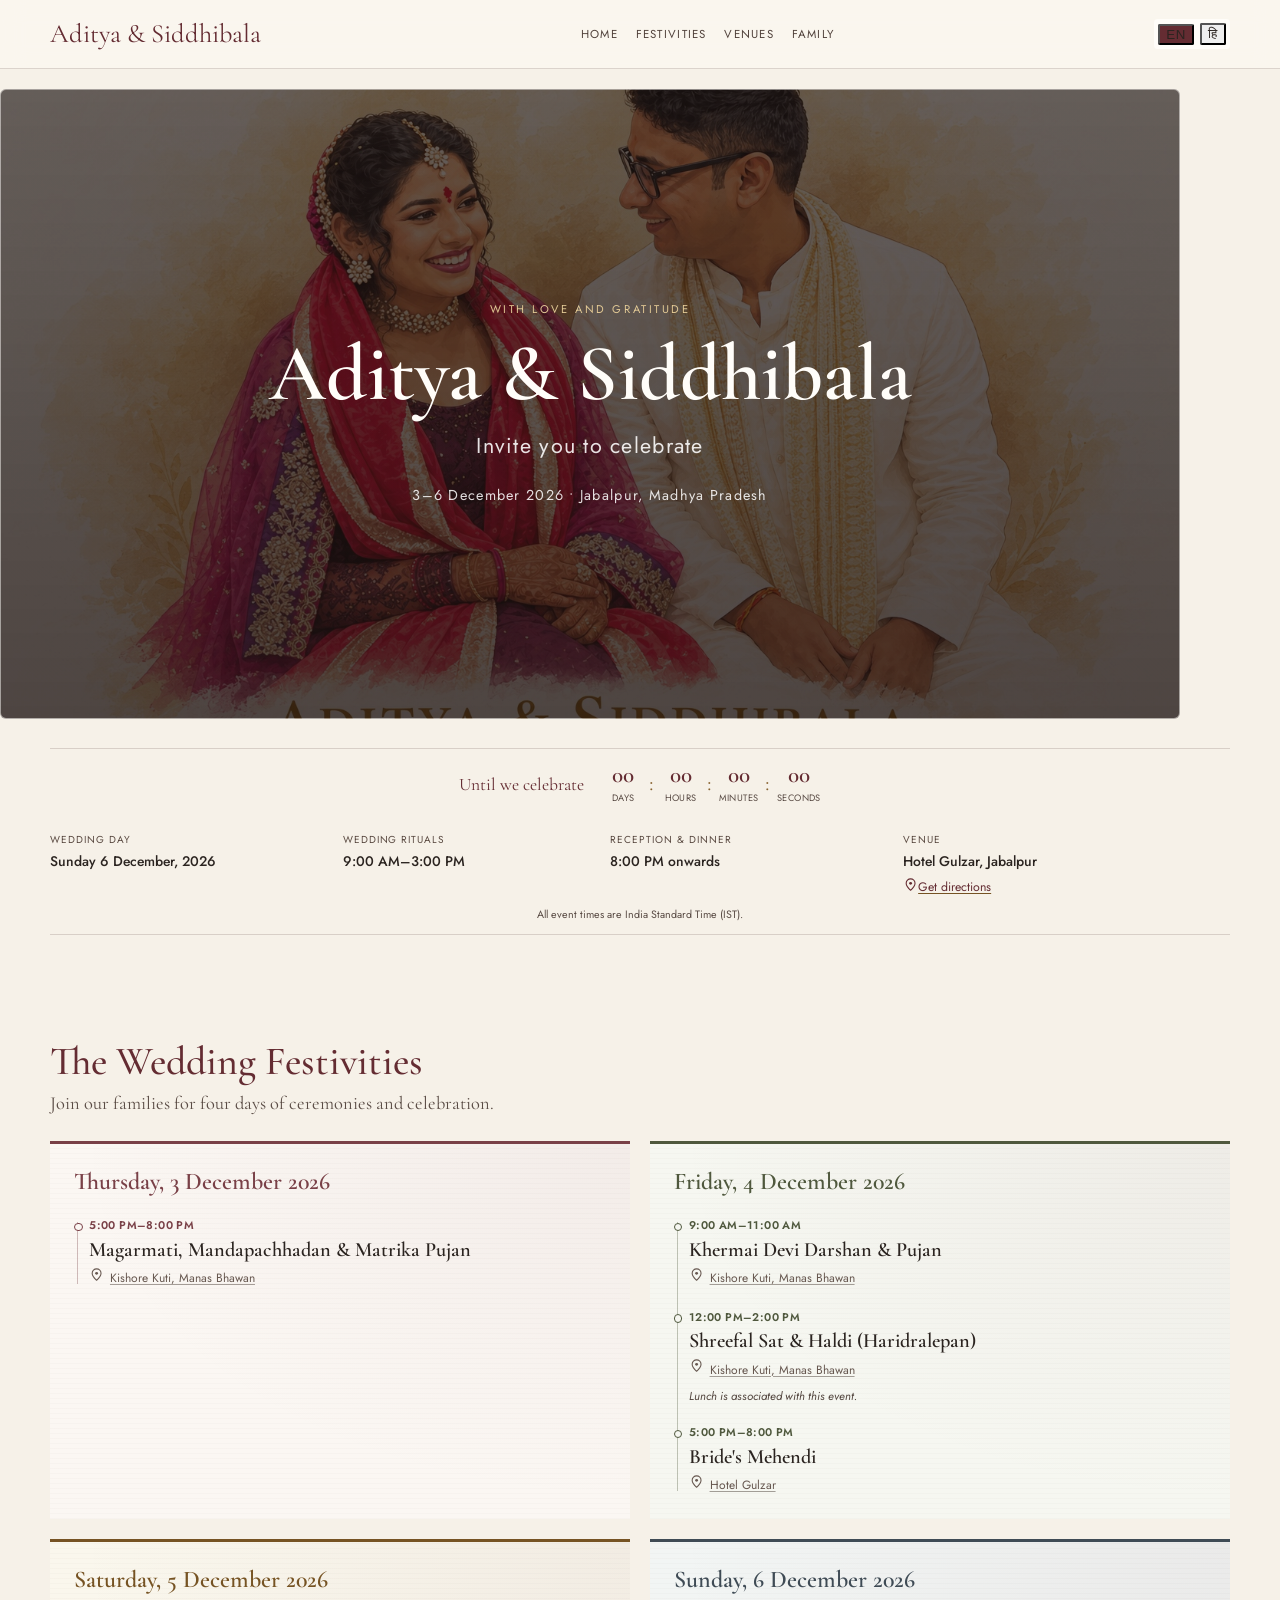
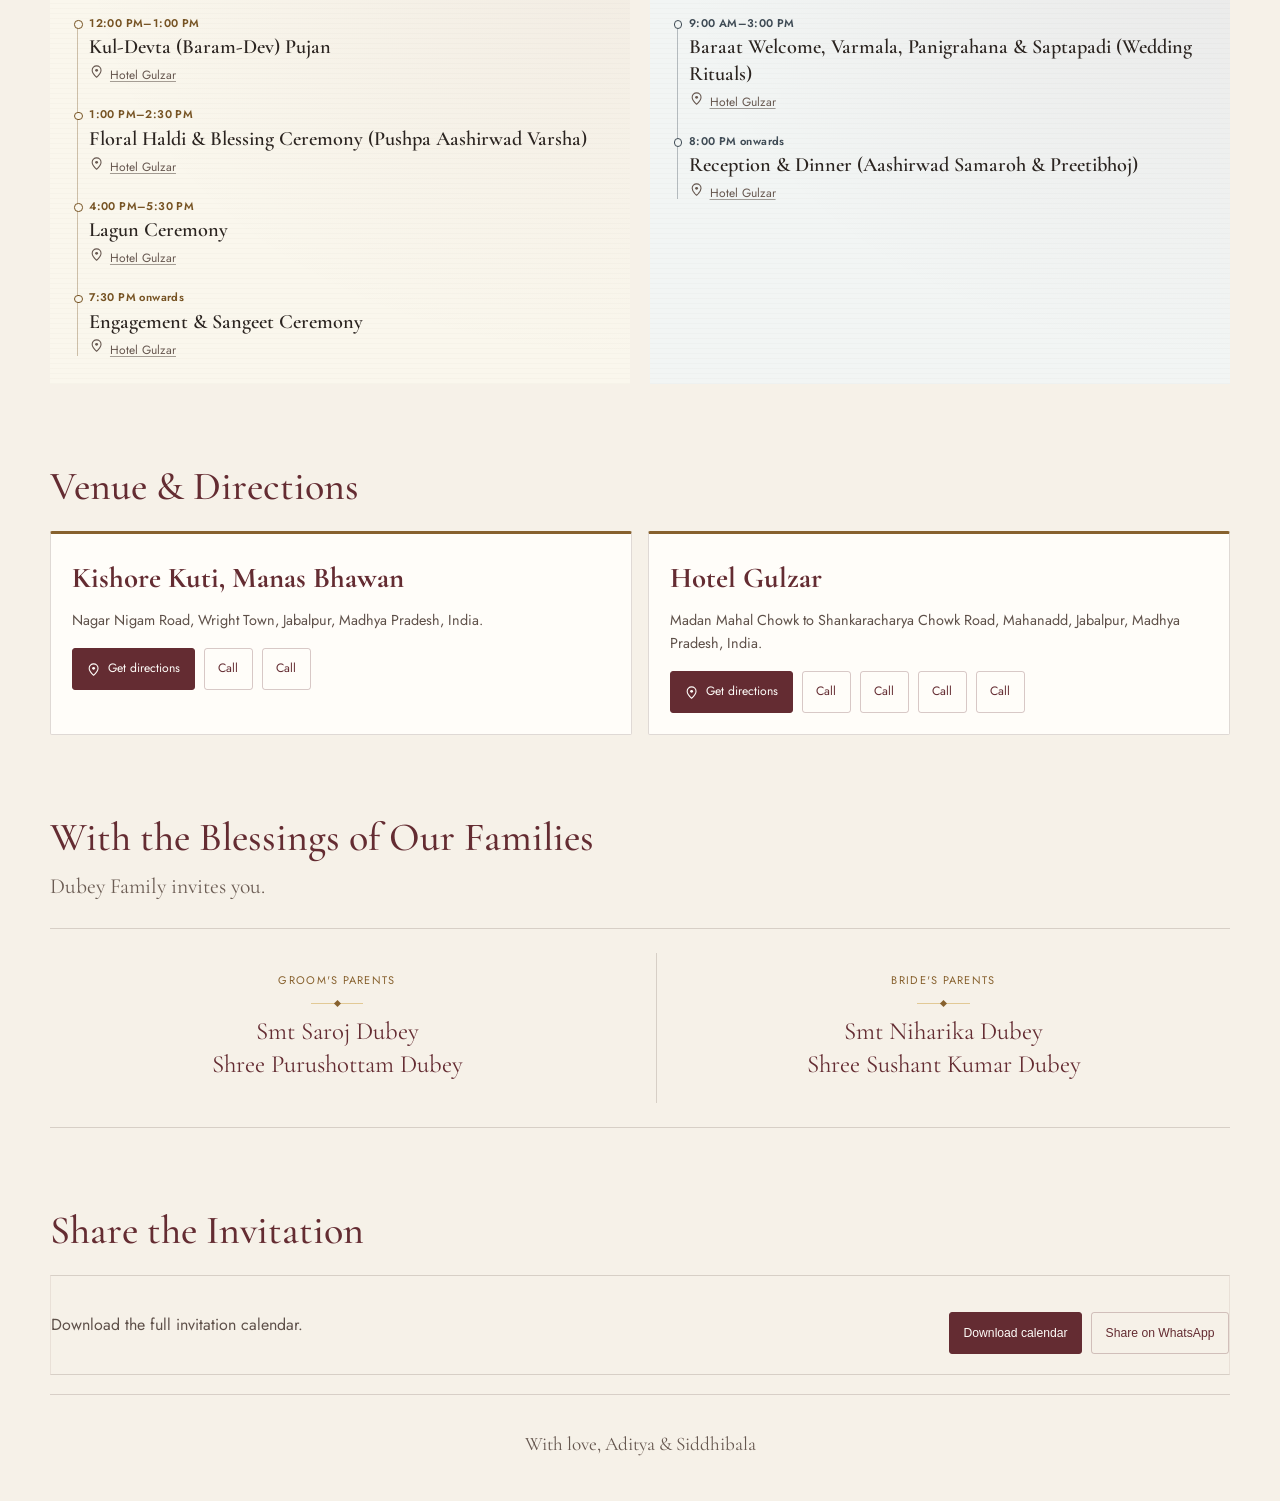
==== index.html @ 15d99279 "Refine wedding invitation landing page" ====
﻿<!doctype html>
<html lang="en">
  <head>
    <meta charset="UTF-8" />
    <meta name="viewport" content="width=device-width, initial-scale=1.0" />
    <title>Aditya & Siddhibala | Wedding Invitation</title>
    <meta name="description" content="Wedding invitation for Aditya & Siddhibala" />

    <meta property="og:title" content="Aditya & Siddhibala — Wedding Invitation" />
    <meta property="og:description" content="You are warmly invited to celebrate our wedding on 3–6 December 2026." />
    <meta property="og:image" content="https://adityadubey1313-oss.github.io/adisiddhi/preview.jpg" />
    <meta property="og:type" content="website" />
    <meta property="og:url" content="https://adityadubey1313-oss.github.io/adisiddhi/" />
    <meta name="twitter:card" content="summary_large_image" />
    <meta name="twitter:image" content="https://adityadubey1313-oss.github.io/adisiddhi/preview.jpg" />

    <link rel="preconnect" href="https://fonts.googleapis.com" />
    <link rel="preconnect" href="https://fonts.gstatic.com" crossorigin />
    <link href="https://fonts.googleapis.com/css2?family=Cormorant+Garamond:wght@400;500;600;700&family=Jost:wght@300;400;500;600;700&display=swap" rel="stylesheet" />
    <link rel="stylesheet" href="styles.css" />
  </head>
  <body>
    <div class="page-shell">
      <header class="site-header">
        <div class="nav-wrap">
          <div class="brand" aria-label="Aditya and Siddhibala">Aditya &amp; Siddhibala</div>

          <nav class="main-nav" aria-label="Main navigation">
            <a href="#home" data-copy="navHome">Home</a>
            <a href="#schedule" data-copy="navSchedule">Schedule</a>
            <a href="#venues" data-copy="navVenue">Venues</a>
            <a href="#family" data-copy="navFamily">Family</a>
          </nav>

          <div class="header-actions">
            <div class="lang-toggle" aria-label="Language selector">
              <button class="lang-btn active" type="button" data-lang="en" aria-pressed="true">EN</button>
              <button class="lang-btn" type="button" data-lang="hi" aria-pressed="false">हि</button>
            </div>
          </div>
        </div>
      </header>

      <main id="home">
        <section class="hero" aria-labelledby="introName">
          <div class="hero-shell">
            <div class="hero-artwork">
              <div class="content">
                <p class="intro-tag" id="introTag">With love and gratitude</p>
                <h1 class="hero-title" id="introName">Aditya &amp; Siddhibala</h1>
                <p class="hero-subtitle" id="introInvite">Invite you to celebrate</p>
                <div class="hero-date" id="introDate">3–6 December 2026 • Jabalpur, Madhya Pradesh</div>
              </div>
            </div>
          </div>
        </section>

        <section class="section invitation-details" id="heroSection" aria-label="Wedding countdown and details">
          <div class="wedding-panel">
            <div class="countdown-block">
              <p class="countdown-heading" id="countdownHeading">Until we celebrate</p>
              <div class="countdown-row" id="countdown" role="timer" aria-label="Countdown to the wedding">
                <div class="countdown-unit"><strong id="daysValue">00</strong><span id="daysLabel">Days</span></div>
                <span class="countdown-separator" aria-hidden="true">:</span>
                <div class="countdown-unit"><strong id="hoursValue">00</strong><span id="hoursLabel">Hours</span></div>
                <span class="countdown-separator" aria-hidden="true">:</span>
                <div class="countdown-unit"><strong id="minutesValue">00</strong><span id="minutesLabel">Minutes</span></div>
                <span class="countdown-separator" aria-hidden="true">:</span>
                <div class="countdown-unit"><strong id="secondsValue">00</strong><span id="secondsLabel">Seconds</span></div>
              </div>
            </div>
            <div class="wedding-details" aria-label="Wedding details">
              <div class="wedding-detail wedding-date-detail">
                <span class="detail-label" id="eventDateLabel">Wedding day</span>
                <strong id="weddingDateDetail"></strong>
              </div>
              <div class="wedding-detail">
                <span class="detail-label" id="ritualsLabel">Wedding rituals</span>
                <strong id="ritualsTimeDetail"></strong>
              </div>
              <div class="wedding-detail">
                <span class="detail-label" id="receptionLabel">Reception &amp; dinner</span>
                <strong id="receptionTimeDetail"></strong>
              </div>
              <div class="wedding-detail venue-detail">
                <span class="detail-label" id="venueLabel">Venue</span>
                <strong id="weddingVenueDetail"></strong>
                <a class="text-link directions-link" id="mainDirections" target="_blank" rel="noopener noreferrer">Get directions</a>
              </div>
            </div>
            <p class="timezone-note" id="timezoneNote">All event times are India Standard Time (IST).</p>
          </div>
        </section>

        <section class="section" id="schedule">
          <div class="section-heading-group">
            <h2 class="section-heading" id="scheduleTitle">The Wedding Festivities</h2>
            <p class="section-intro" id="scheduleIntro">Join our families for four days of ceremonies and celebration.</p>
          </div>
          <div class="schedule-list" id="scheduleList"></div>
        </section>

        <section class="section" id="venues">
          <h2 class="section-heading" id="venueTitle">Venue &amp; Directions</h2>
          <div class="venue-grid" id="venueGrid"></div>
        </section>

        <section class="section" id="family">
          <h2 class="section-heading" id="familyTitle">Family</h2>
          <p class="family-invitation" id="familyLine">Dubey Family invites you.</p>
          <div class="family-grid" id="familyGrid"></div>
        </section>

        <section class="section" id="share">
          <h2 class="section-heading" id="shareTitle">Share the Invitation</h2>
          <div class="share-wrap">
            <p id="downloadCalendarCaption">Download the complete invitation calendar and share the celebration with your loved ones.</p>
            <div class="venue-links">
              <button class="button-link" id="downloadCalendar" type="button">Download calendar</button>
              <button class="button-link button-link-light" id="whatsappShare" type="button">Share on WhatsApp</button>
            </div>
          </div>
        </section>
      </main>

      <footer class="site-footer">
        <p id="footerText">With love, Aditya &amp; Siddhibala</p>
      </footer>
    </div>

    <script src="invitation-data.js"></script>
    <script src="app.js"></script>
  </body>
</html>
---- styles.css ----
:root {
  --bg: #f8f2eb;
  --bg-deep: #f0e3d8;
  --card: rgba(255, 255, 255, 0.52);
  --card-strong: rgba(255, 255, 255, 0.7);
  --ink: #2a1915;
  --maroon: #5b1c20;
  --maroon-soft: #7e4142;
  --rose: #c27a78;
  --gold: #765323;
  --gold-soft: #f2d39a;
  --pearl: #fdf9f5;
  --shadow: rgba(74, 38, 28, 0.12);
  --line: rgba(53, 31, 25, 0.12);
  --success: #2f6a5a;
  --radius: 28px;
}

* {
  box-sizing: border-box;
}

html {
  scroll-behavior: smooth;
}

body {
  margin: 0;
  font-family: 'Jost', 'Segoe UI', sans-serif;
  background:
    radial-gradient(circle at top, rgba(255,255,255,0.72), rgba(245,236,227,0.7) 32%, rgba(241,227,214,0.86) 100%),
    var(--bg);
  color: var(--ink);
  line-height: 1.6;
}

img {
  display: block;
  max-width: 100%;
}

a {
  color: inherit;
  text-decoration: none;
}
  --gold: #765323;
button {
  font: inherit;
}

:focus-visible {
  outline: 3px solid rgba(121, 82, 37, 0.6);
  outline-offset: 3px;
}

.sr-only {
  position: absolute;
  width: 1px;
  height: 1px;
  min-height: min(70svh, 700px);
  margin: -1px;
  overflow: hidden;
  background: linear-gradient(180deg, rgba(28, 18, 17, 0.4), rgba(28, 18, 17, 0.72)), url('preview.jpg') center 44% / cover no-repeat;
  white-space: nowrap;
  border: 0;
}

.page-shell {
  position: relative;
  overflow: hidden;
}

.page-shell::before,
.page-shell::after {
  content: '';
  position: fixed;
  width: 22rem;
  height: 22rem;
  border-radius: 50%;
  background: rgba(214, 176, 117, 0.08);
  pointer-events: none;
  filter: blur(12px);
  z-index: 0;
}

.page-shell::before {
  left: -6rem;
  top: 1rem;
}

.page-shell::after {
  right: -5rem;
  bottom: 8rem;
}

.site-header {
  position: sticky;
  top: 0;
  z-index: 30;
  backdrop-filter: blur(16px);
  background: rgba(247, 238, 230, 0.68);
  border-bottom: 1px solid rgba(77, 41, 35, 0.08);
}

.nav-wrap {
  width: min(1180px, calc(100% - 1.5rem));
  margin: 0 auto;
  display: flex;
  align-items: center;
  justify-content: space-between;
  min-height: 72px;
  gap: 1rem;
}

.brand {
  display: flex;
  align-items: center;
  gap: 0.8rem;
  font-family: 'Cormorant Garamond', serif;
  font-size: clamp(1.5rem, 2vw, 2.1rem);
  letter-spacing: 0.04em;
  color: var(--maroon);
}

.brand-mark {
  width: 2.35rem;
  height: 2.35rem;
  border-radius: 50%;
  display: grid;
  place-items: center;
  background: linear-gradient(135deg, rgba(215,167,110,0.18), rgba(91,28,32,0.15));
  border: 1px solid rgba(91,28,32,0.14);
  color: var(--gold);
}

.main-nav {
  display: flex;
  align-items: center;
  gap: 1.2rem;
  flex-wrap: wrap;
}

.main-nav a {
  font-size: 0.78rem;
  letter-spacing: 0.1rem;
  text-transform: uppercase;
  color: rgba(42,25,21,0.75);
  transition: color 0.2s ease;
}

.main-nav a:hover,
  color: #59443c;
  color: var(--maroon);
  font-size: 1.1rem;

.header-actions {
  display: flex;
  align-items: center;
  gap: 0.8rem;
}

.lang-toggle {
  display: inline-flex;
  align-items: center;
  gap: 0.4rem;
  font-size: 1.45rem;
  background: rgba(255,255,255,0.38);
  border-radius: 20px;
  padding: 0.25rem;
}

  color: #594b44;
  font-size: 0.58rem;
  letter-spacing: 0.025rem;
  padding: 0.55rem 0.8rem;
  border-radius: 999px;
  font-size: 0.75rem;
  letter-spacing: 0.12rem;
  text-transform: uppercase;
  gap: 1.2rem;
  color: rgba(42,25,21,0.72);
}

.lang-btn.active {
  line-height: 1.3;
  color: var(--pearl);
  box-shadow: 0 10px 18px rgba(91,28,32,0.15);
}

.hero {
  position: relative;
  padding: 3.5rem 0 2rem;
  z-index: 1;
}

.hero-shell {
  width: min(1180px, calc(100% - 1.5rem));
  color: #51443d;
  display: grid;
  gap: 2rem;
}

.hero-card {
  position: relative;
  overflow: hidden;
  border-radius: 32px;
  background: linear-gradient(135deg, rgba(255,255,255,0.3), rgba(255,255,255,0.1));
  border: 1px solid rgba(90, 34, 28, 0.08);
  box-shadow: 0 35px 80px var(--shadow);
  padding: clamp(1rem, 2vw, 1.4rem);
}

.hero-artwork {
  min-height: min(70svh, 700px);
  display: grid;
  place-items: center;
  background: linear-gradient(180deg, rgba(28, 18, 17, 0.68), rgba(28, 18, 17, 0.78)), url('preview.jpg') center 44% / cover no-repeat;
  text-align: center;
  color: var(--pearl);
  position: relative;
  border-radius: var(--radius);
  overflow: hidden;
}

.hero-artwork .content {
  position: relative;
  z-index: 1;
  padding: 2rem 1.25rem;
  max-width: 720px;
}

.intro-tag {
  margin: 0 0 1rem;
  font-size: 0.78rem;
  letter-spacing: 0.35rem;
  text-transform: uppercase;
  color: var(--gold-soft);
}

.hero-title {
  margin: 0;
  font-family: 'Cormorant Garamond', serif;
  font-size: clamp(3.2rem, 8vw, 8rem);
  line-height: 0.86;
  letter-spacing: 0.04em;
  font-weight: 600;
}

.hero-subtitle {
  margin: 1rem 0 0;
  font-size: clamp(1rem, 2vw, 1.35rem);
  letter-spacing: 0.22rem;
  text-transform: uppercase;
  color: rgba(255,255,255,0.88);
}

.hero-date {
  margin-top: 1.25rem;
  font-size: 0.9rem;
  letter-spacing: 0.24rem;
  text-transform: uppercase;
  color: rgba(255,255,255,0.86);
}

.section {
  width: min(1180px, calc(100% - 1.5rem));
  margin: 0 auto;
  padding: 1rem 0 4rem;
  position: relative;
  z-index: 1;
}

.panel {
  background: rgba(255,255,255,0.36);
  border: 1px solid rgba(91, 28, 32, 0.08);
  border-radius: var(--radius);
  box-shadow: 0 22px 60px rgba(31, 18, 17, 0.07);
}

.hero-summary {
  padding: clamp(1.6rem, 4vw, 2.4rem);
  text-align: center;
}

.eyebrow {
  margin: 0;
  color: var(--maroon);
  font-size: 0.78rem;
  letter-spacing: 0.28rem;
  text-transform: uppercase;
}

.names-shell {
  margin-top: 0.8rem;
  font-family: 'Cormorant Garamond', serif;
  font-size: clamp(2.8rem, 6vw, 5.6rem);
  line-height: 0.88;
  letter-spacing: 0.05em;
  color: var(--maroon);
}

.date-line {
  margin-top: 0.9rem;
  display: flex;
  justify-content: center;
  flex-wrap: wrap;
  gap: 0.8rem;
  font-size: 0.85rem;
  letter-spacing: 0.18rem;
  text-transform: uppercase;
  color: rgba(42,25,21,0.72);
}

.section-heading {
  margin: 0 0 1.2rem;
  font-family: 'Cormorant Garamond', serif;
  color: var(--maroon);
  font-size: clamp(2.4rem, 5vw, 4rem);
  line-height: 1;
}

.schedule-list {
  display: grid;
  gap: 1rem;
}

.venue-grid {
  display: grid;
  grid-template-columns: repeat(2, minmax(0, 1fr));
  gap: 1rem;
}

.venue-card {
  padding: 1.3rem 1.2rem;
  border-radius: 24px;
  background: rgba(255,255,255,0.4);
  border: 1px solid rgba(91,28,32,0.08);
}

.venue-card h3 {
  margin: 0 0 0.75rem;
  font-family: 'Cormorant Garamond', serif;
  font-size: clamp(2rem, 3vw, 2.7rem);
  color: var(--maroon);
}

.venue-card p {
  margin: 0.5rem 0;
  color: rgba(42,25,21,0.78);
}

.venue-links {
  display: flex;
  flex-wrap: wrap;
  gap: 0.8rem;
  margin-top: 1rem;
}

.family-grid {
  display: grid;
  grid-template-columns: repeat(2, minmax(0, 1fr));
  gap: 1rem;
}

.share-wrap {
  display: flex;
  justify-content: space-between;
  align-items: center;
  gap: 1rem;
  flex-wrap: wrap;
  padding: 1.3rem 1.2rem;
  border-radius: 24px;
  background: linear-gradient(135deg, rgba(91,28,32,0.1), rgba(218,178,117,0.14));
  border: 1px solid rgba(91,28,32,0.08);
}

.site-footer {
  width: min(1180px, calc(100% - 1.5rem));
  margin: 0 auto 2rem;
  padding: 1.2rem 0 3rem;
  text-align: center;
  color: rgba(42,25,21,0.68);
}

@media (prefers-reduced-motion: reduce) {
  html {
    scroll-behavior: auto;
  }

  *, *::before, *::after {
    animation-duration: 0.01ms !important;
    animation-iteration-count: 1 !important;
    transition-duration: 0.01ms !important;
  }
}

:root {
  --bg: #f6f1e8;
  --bg-deep: #eee2d5;
  --card: #fffdf9;
  --card-strong: #ffffff;
  --ink: #2b2420;
  --maroon: #642c32;
  --maroon-soft: #855457;
  --rose: #bd7773;
  --gold: #87612e;
  --gold-soft: #e2c995;
  --pearl: #fffdf9;
  --shadow: rgba(55, 34, 27, 0.09);
  --line: rgba(55, 34, 27, 0.16);
  --radius: 6px;
}

body {
  background: var(--bg);
  color: var(--ink);
  font-family: 'Jost', 'Segoe UI', sans-serif;
}

.page-shell::before,
.page-shell::after {
  content: none;
}

.site-header {
  background: rgba(250, 246, 239, 0.96);
  border-bottom-color: var(--line);
  backdrop-filter: blur(12px);
}

.nav-wrap {
  min-height: 68px;
  width: min(1180px, calc(100% - 3rem));
}

.brand {
  color: var(--maroon);
  font-size: 1.65rem;
  letter-spacing: 0;
  white-space: nowrap;
}

.main-nav {
  gap: 1.1rem;
}

.main-nav a {
  color: #51423b;
  font-size: 0.72rem;
  letter-spacing: 0.08rem;
}

.lang-toggle {
  border-color: rgba(100, 44, 50, 0.2);
  border-radius: 4px;
  background: #fffdf9;
}

.lang-btn {
  border-radius: 2px;
  color: var(--ink);
  letter-spacing: 0.04rem;
}

.lang-btn.active {
  background: var(--maroon);
  box-shadow: none;
}

.hero {
  padding: 1.25rem 0 1rem;
}

.hero-shell,
.section,
.site-footer {
  width: min(1180px, calc(100% - 3rem));
}

.hero-card {
  padding: 0;
  border: 0;
  border-radius: var(--radius);
  background: transparent;
  box-shadow: none;
}

.hero-artwork {
  min-height: min(70svh, 700px);
  border: 1px solid rgba(255, 253, 249, 0.5);
  background-position: center 44%;
  color: var(--pearl);
}

.hero-artwork .content {
  max-width: 780px;
  padding: 2rem 1.5rem;
}

.intro-tag,
.eyebrow {
  color: var(--gold-soft);
  font-size: 0.7rem;
  letter-spacing: 0.16rem;
}

.hero-title {
  font-size: 5rem;
  letter-spacing: 0;
  line-height: 0.98;
}

.hero-subtitle,
.hero-date {
  letter-spacing: 0.08rem;
  text-transform: none;
}

.hero-date {
  font-size: 0.9rem;
}

.invitation-details {
  padding-top: 0.8rem;
  padding-bottom: 2.7rem;
  scroll-margin-top: 5rem;
}

.wedding-panel {
  padding: 0.7rem 0;
  border: 0;
  border-top: 1px solid var(--line);
  border-bottom: 1px solid var(--line);
  border-radius: 0;
  background: transparent;
  box-shadow: none;
}

.countdown-block {
  display: flex;
  align-items: center;
  justify-content: center;
  gap: 1.2rem;
  padding: 0.25rem 0 0.65rem;
}

.countdown-heading {
  margin: 0;
  color: var(--maroon);
  font-family: 'Cormorant Garamond', Georgia, serif;
  font-size: 1.1rem;
}

.countdown-row {
  display: flex;
  align-items: center;
  justify-content: center;
  gap: 0.42rem;
  font-variant-numeric: tabular-nums;
}

.countdown-unit {
  min-width: 2.45rem;
  text-align: center;
}

.countdown-unit strong {
  display: block;
  color: var(--maroon);
  font-family: 'Cormorant Garamond', Georgia, serif;
  font-size: 1.42rem;
  font-weight: 600;
  line-height: 1;
}

.countdown-unit span {
  display: block;
  margin-top: 0.28rem;
  color: #594b44;
  font-size: 0.58rem;
  letter-spacing: 0.025rem;
  text-transform: uppercase;
}

.countdown-separator {
  align-self: flex-start;
  padding-top: 0.05rem;
  color: var(--gold);
  font-family: 'Cormorant Garamond', Georgia, serif;
  font-size: 1.4rem;
}

.wedding-details {
  display: grid;
  grid-template-columns: 1.1fr 1fr 1.1fr 1.3fr;
  gap: 1rem;
  padding-top: 1rem;
}

.wedding-detail {
  display: flex;
  flex-direction: column;
  align-items: flex-start;
  gap: 0.2rem;
  min-width: 0;
}

.detail-label {
  color: #594940;
  font-size: 0.63rem;
  letter-spacing: 0.06rem;
  text-transform: uppercase;
}

.wedding-detail strong {
  color: var(--ink);
  font-size: 0.87rem;
  font-weight: 500;
  line-height: 1.35;
}

.timezone-note {
  margin: 0.55rem 0 0;
  color: #594b44;
  font-size: 0.67rem;
  text-align: center;
}

.text-link {
  margin-top: 0.18rem;
  color: var(--maroon);
  font-size: 0.77rem;
  text-decoration: underline;
  text-decoration-color: #765323;
  text-underline-offset: 3px;
}

.section-heading {
  margin: 0 0 0.65rem;
  color: var(--maroon);
  font-size: 2.5rem;
  font-weight: 500;
  line-height: 1.12;
  letter-spacing: 0;
}

.section-heading-group {
  margin-bottom: 1.8rem;
}

.section-heading-group .section-heading {
  margin-bottom: 0.35rem;
}

.section-intro {
  margin: 0;
  color: #594b44;
  font-family: 'Cormorant Garamond', Georgia, serif;
  font-size: 1.15rem;
}

#schedule,
#venues,
#family,
#share {
  padding-top: 3.8rem;
  padding-bottom: 1.2rem;
  scroll-margin-top: 4rem;
}

#schedule > .section-heading,
#schedule > .section-heading-group,
#venues > .section-heading,
#family > .section-heading,
#share > .section-heading {
  margin-bottom: 1.4rem;
}

.schedule-list {
  display: grid;
  grid-template-columns: repeat(2, minmax(0, 1fr));
  gap: 1.2rem;
}

.schedule-day {
  --day-ink: #794047;
  --day-wash: #fbf7f3;
  min-width: 0;
  padding: 1.45rem 1.5rem 1.35rem;
  border-top: 3px solid var(--day-ink);
  background-color: var(--day-wash);
  background-image:
    repeating-linear-gradient(0deg, rgba(65, 47, 36, 0.018) 0 1px, transparent 1px 5px),
    radial-gradient(ellipse at 100% 0, rgba(100, 44, 50, 0.055), transparent 68%);
  animation: arrive 0.5s ease both;
}

.schedule-day:nth-child(2) {
  --day-ink: #4f583d;
  --day-wash: #f6f7f1;
  animation-delay: 70ms;
}

.schedule-day:nth-child(3) {
  --day-ink: #765323;
  --day-wash: #faf7ed;
  animation-delay: 140ms;
}

.schedule-day:nth-child(4) {
  --day-ink: #3f4b55;
  --day-wash: #f2f5f4;
  animation-delay: 210ms;
}

.schedule-day-heading {
  margin: 0 0 1.25rem;
  color: var(--day-ink);
  font-family: 'Cormorant Garamond', Georgia, serif;
  font-size: 1.5rem;
  font-weight: 600;
  line-height: 1.25;
}

.event-timeline {
  position: relative;
  display: grid;
  gap: 1.2rem;
  margin: 0.18rem 0 0.08rem;
  padding: 0 0 0 0.95rem;
  list-style: none;
}

.event-timeline::before {
  position: absolute;
  top: 0.3rem;
  bottom: 0.35rem;
  left: 0.2rem;
  width: 1px;
  background: color-mix(in srgb, var(--day-ink) 34%, transparent);
  content: '';
}

.event-item {
  position: relative;
  min-width: 0;
}

.event-item::before {
  position: absolute;
  top: 0.35rem;
  left: -0.94rem;
  width: 0.4rem;
  height: 0.4rem;
  border: 1px solid var(--day-ink);
  border-radius: 50%;
  background: var(--day-wash);
  content: '';
}

.event-time {
  margin: 0 0 0.1rem;
  color: var(--day-ink);
  font-size: 0.7rem;
  font-weight: 600;
  letter-spacing: 0.025rem;
}

.event-item h4 {
  margin: 0;
  color: var(--ink);
  font-family: 'Cormorant Garamond', Georgia, serif;
  font-size: 1.27rem;
  font-weight: 600;
  line-height: 1.3;
}

.event-venue {
  display: inline-flex;
  align-items: baseline;
  gap: 0.35rem;
  max-width: 100%;
  margin-top: 0.22rem;
  color: #66574f;
  font-size: 0.75rem;
  text-decoration: underline;
  text-decoration-color: rgba(81, 68, 61, 0.5);
  text-underline-offset: 2px;
}

.event-note {
  margin: 0.35rem 0 0;
  color: #51443d;
  font-size: 0.72rem;
  font-style: italic;
}

.venue-grid {
  gap: 1rem;
}

.venue-card {
  padding: 1.3rem;
  border: 1px solid var(--line);
  border-top: 3px solid var(--gold);
  border-radius: 2px;
  background: var(--card);
}

.venue-card h3 {
  margin-bottom: 0.45rem;
  color: var(--maroon);
  font-size: 1.8rem;
}

.venue-card p {
  color: #5e5049;
  font-size: 0.9rem;
}

.venue-links {
  gap: 0.55rem;
}

.button-link {
  display: inline-flex;
  min-height: 42px;
  align-items: center;
  justify-content: center;
  padding: 0.6rem 0.85rem;
  border: 1px solid var(--maroon);
  border-radius: 3px;
  background: var(--maroon);
  color: var(--pearl);
  font-size: 0.76rem;
  cursor: pointer;
  text-align: center;
  text-decoration: none;
}

.button-link-light {
  border-color: rgba(100, 44, 50, 0.25);
  background: transparent;
  color: var(--maroon);
}

.directions-link {
  gap: 0.42rem;
  white-space: nowrap;
}

.directions-icon {
  width: 0.95rem;
  height: 0.95rem;
  flex: 0 0 auto;
  fill: none;
  stroke: currentColor;
  stroke-linecap: round;
  stroke-linejoin: round;
  stroke-width: 1.7;
  vertical-align: -0.12em;
}

.directions-icon circle {
  fill: currentColor;
  stroke: none;
}

a:hover {
  color: #4d2027;
  text-decoration-color: currentColor;
}

.button-link:hover {
  border-color: #4d2027;
  background: #4d2027;
  color: var(--pearl);
}

.button-link-light:hover {
  background: #4d2027;
  color: var(--pearl);
}

:focus-visible {
  outline: 3px solid #765323;
  outline-offset: 3px;
}

.family-invitation {
  margin: -0.8rem 0 1.5rem;
  color: #6b5c53;
  font-family: 'Cormorant Garamond', Georgia, serif;
  font-size: 1.35rem;
}

.family-grid {
  gap: 2rem;
  padding: 1.5rem 0;
  border-top: 1px solid var(--line);
  border-bottom: 1px solid var(--line);
}

.family-group {
  position: relative;
  display: flex;
  min-height: 150px;
  flex-direction: column;
  align-items: center;
  justify-content: center;
  padding: 1rem;
  text-align: center;
}

.family-group + .family-group {
  border-left: 1px solid var(--line);
}

.family-role {
  margin: 0;
  color: var(--gold);
  font-size: 0.69rem;
  letter-spacing: 0.08rem;
  text-transform: uppercase;
}

.family-divider {
  position: relative;
  display: block;
  width: 3.3rem;
  height: 1px;
  margin: 0.8rem 0 0.55rem;
  background: var(--gold-soft);
}

.family-divider::after {
  position: absolute;
  top: -2px;
  left: calc(50% - 2px);
  width: 5px;
  height: 5px;
  transform: rotate(45deg);
  background: var(--gold);
  content: '';
}

.family-names p {
  margin: 0.18rem 0;
  color: var(--maroon);
  font-family: 'Cormorant Garamond', Georgia, serif;
  font-size: 1.55rem;
  line-height: 1.25;
}

.share-wrap {
  padding: 1.25rem 0;
  border-top: 1px solid var(--line);
  border-bottom: 1px solid var(--line);
  border-radius: 0;
  background: transparent;
}

.share-wrap > p {
  max-width: 38rem;
  margin: 0;
  color: #5e5049;
}

.site-footer {
  margin-bottom: 0;
  padding: 2.1rem 0 2.6rem;
  border-top: 1px solid var(--line);
  color: #66574f;
  font-family: 'Cormorant Garamond', Georgia, serif;
  font-size: 1.2rem;
}

.site-footer p {
  margin: 0;
}

@keyframes arrive {
  from { opacity: 0; transform: translateY(8px); }
  to { opacity: 1; transform: translateY(0); }
}

@media (max-width: 760px) {
  .nav-wrap {
    width: calc(100% - 1.5rem);
    min-height: 0;
    flex-wrap: wrap;
    padding: 0.55rem 0 0.35rem;
  }

  .brand {
    font-size: 1.4rem;
  }

  .header-actions {
    margin-left: auto;
  }

  .main-nav {
    display: flex;
    order: 3;
    flex-basis: 100%;
    justify-content: center;
    gap: 0.9rem;
    padding: 0.35rem 0 0.15rem;
  }

  .main-nav a {
    font-size: 0.61rem;
    letter-spacing: 0.035rem;
  }

  .hero,
  .hero-shell {
    width: 100%;
  }

  .hero {
    padding: 0.5rem 0 0;
  }

  .hero-artwork {
    min-height: 64svh;
    border-right: 0;
    border-left: 0;
    border-radius: 0;
    background-position: center 40%;
  }

  .hero-title {
    font-size: 3.2rem;
  }

  .hero-date {
    font-size: 0.78rem;
    line-height: 1.5;
  }

  .section,
  .site-footer {
    width: calc(100% - 1.5rem);
  }

  .invitation-details {
    padding-top: 1.5rem;
    padding-bottom: 2.7rem;
  }

  .wedding-panel {
    padding: 0.55rem 0;
  }

  .countdown-block {
    align-items: center;
    flex-direction: column;
    gap: 0.25rem;
  }

  .countdown-heading {
    font-size: 1rem;
  }

  .countdown-row {
    width: 100%;
    justify-content: space-between;
    gap: 0.15rem;
  }

  .countdown-unit {
    min-width: 2.25rem;
  }

  .countdown-unit strong {
    font-size: 1.3rem;
  }

  .countdown-unit span {
    font-size: 0.55rem;
    letter-spacing: 0.015rem;
  }

  .countdown-separator {
    font-size: 1.1rem;
  }

  .wedding-details {
    grid-template-columns: repeat(2, minmax(0, 1fr));
    gap: 0.85rem 0.65rem;
  }

  .wedding-detail strong {
    font-size: 0.78rem;
  }

  .venue-detail {
    grid-column: 1 / -1;
  }

  .section-heading {
    font-size: 2.1rem;
  }

  #schedule,
  #venues,
  #family,
  #share {
    padding-top: 2.8rem;
  }

  .schedule-list,
  .venue-grid,
  .family-grid {
    grid-template-columns: 1fr;
  }

  .schedule-day {
    padding: 1.3rem 1.05rem 1.2rem;
  }

  .event-timeline {
    gap: 1.1rem;
  }

  .schedule-day-heading {
    margin-bottom: 1.1rem;
  }

  .family-grid {
    gap: 0;
    padding: 0.6rem 0;
  }

  .family-group + .family-group {
    border-top: 1px solid var(--line);
    border-left: 0;
  }

  .family-group {
    min-height: 135px;
  }

  .share-wrap {
    align-items: flex-start;
    flex-direction: column;
  }
}

@media (max-width: 360px) {
  .brand {
    font-size: 1.25rem;
  }

  .lang-btn {
    padding: 0.45rem 0.62rem;
  }

  .main-nav {
    gap: 0.6rem;
  }

  .main-nav a {
    font-size: 0.56rem;
  }
}

@media (prefers-reduced-motion: reduce) {
  .schedule-day {
    animation: none;
  }
}
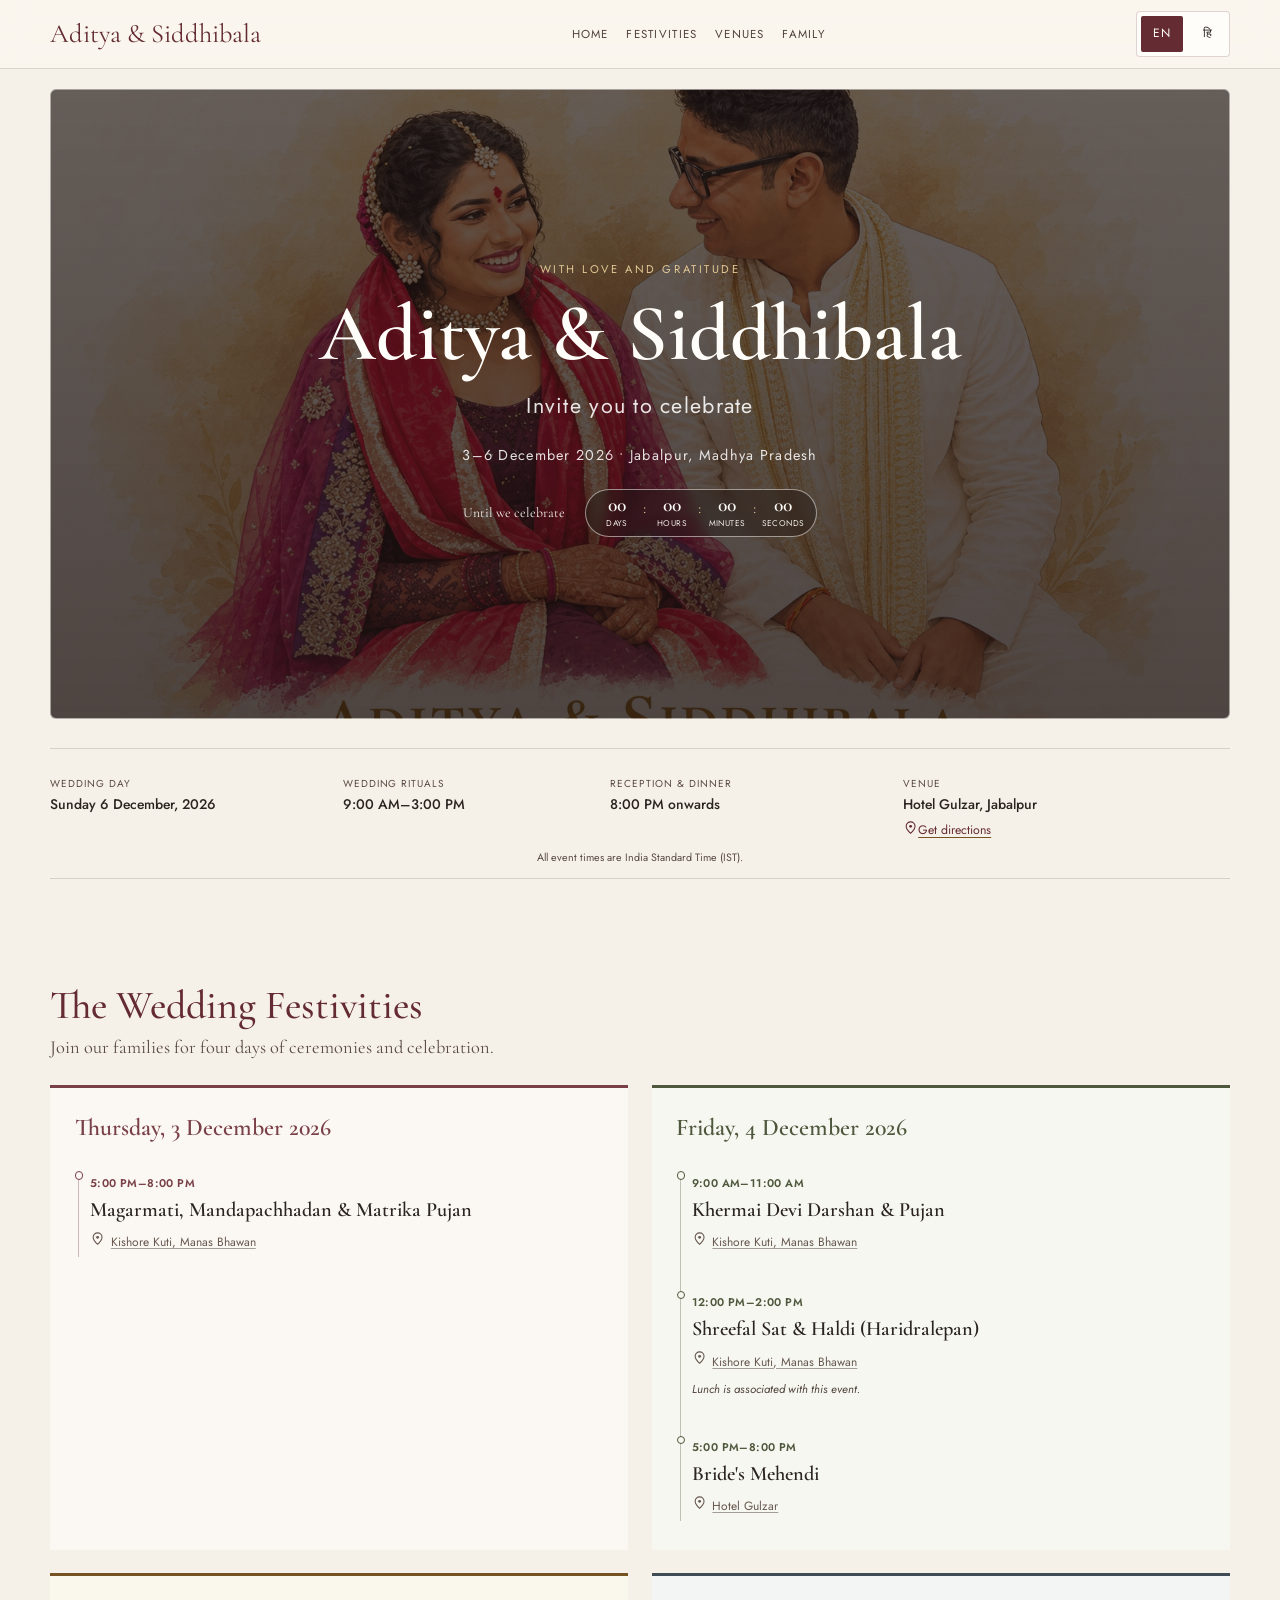
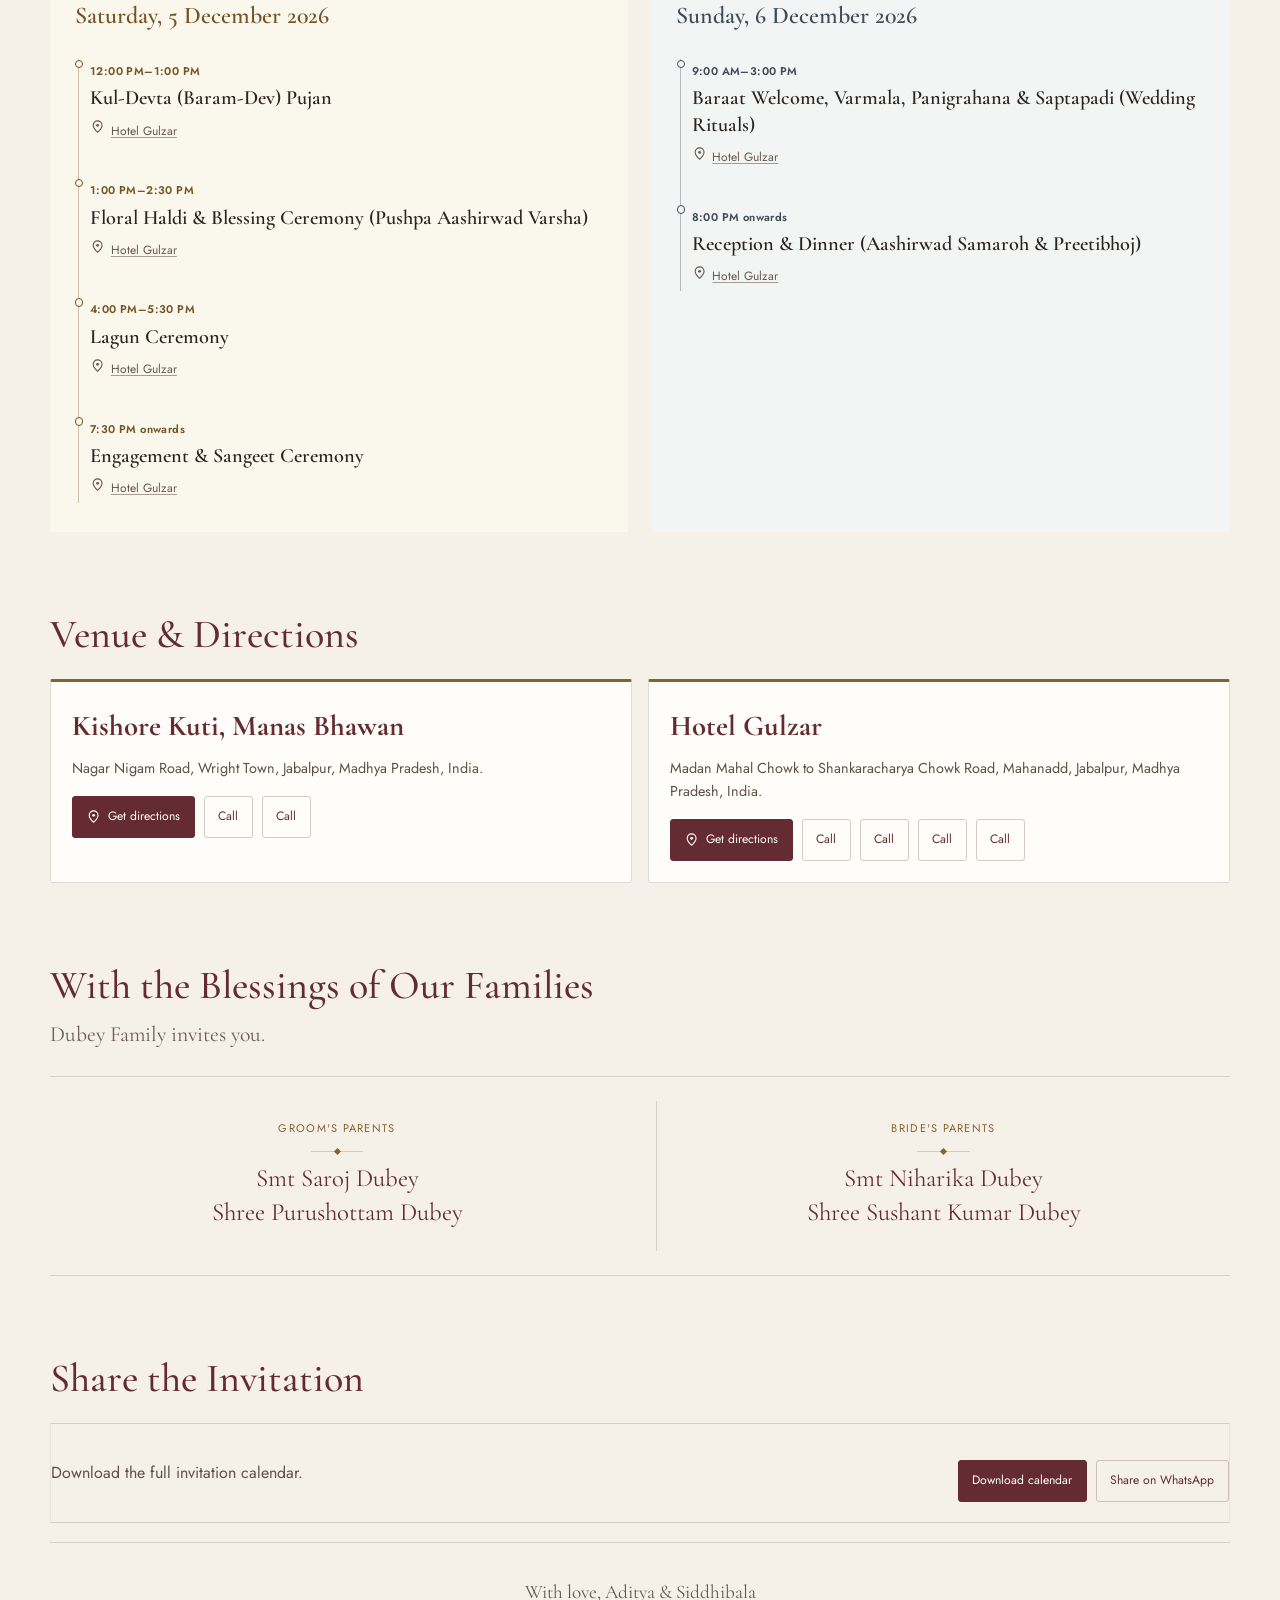
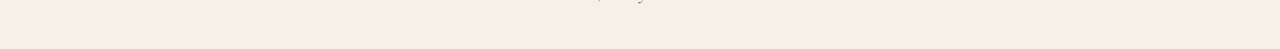
==== commit 18ac6415: "Refine hero countdown and schedule spacing" ====
--- a/index.html
+++ b/index.html
@@ -50,25 +50,25 @@
                 <h1 class="hero-title" id="introName">Aditya &amp; Siddhibala</h1>
                 <p class="hero-subtitle" id="introInvite">Invite you to celebrate</p>
                 <div class="hero-date" id="introDate">3–6 December 2026 • Jabalpur, Madhya Pradesh</div>
+                <div class="countdown-block hero-countdown">
+                  <p class="countdown-heading" id="countdownHeading">Until we celebrate</p>
+                  <div class="countdown-row" id="countdown" role="timer" aria-label="Countdown to the wedding">
+                    <div class="countdown-unit"><strong id="daysValue">00</strong><span id="daysLabel">Days</span></div>
+                    <span class="countdown-separator" aria-hidden="true">:</span>
+                    <div class="countdown-unit"><strong id="hoursValue">00</strong><span id="hoursLabel">Hours</span></div>
+                    <span class="countdown-separator" aria-hidden="true">:</span>
+                    <div class="countdown-unit"><strong id="minutesValue">00</strong><span id="minutesLabel">Minutes</span></div>
+                    <span class="countdown-separator" aria-hidden="true">:</span>
+                    <div class="countdown-unit"><strong id="secondsValue">00</strong><span id="secondsLabel">Seconds</span></div>
+                  </div>
+                </div>
               </div>
             </div>
           </div>
         </section>
 
-        <section class="section invitation-details" id="heroSection" aria-label="Wedding countdown and details">
+        <section class="section invitation-details" id="heroSection" aria-label="Wedding details">
           <div class="wedding-panel">
-            <div class="countdown-block">
-              <p class="countdown-heading" id="countdownHeading">Until we celebrate</p>
-              <div class="countdown-row" id="countdown" role="timer" aria-label="Countdown to the wedding">
-                <div class="countdown-unit"><strong id="daysValue">00</strong><span id="daysLabel">Days</span></div>
-                <span class="countdown-separator" aria-hidden="true">:</span>
-                <div class="countdown-unit"><strong id="hoursValue">00</strong><span id="hoursLabel">Hours</span></div>
-                <span class="countdown-separator" aria-hidden="true">:</span>
-                <div class="countdown-unit"><strong id="minutesValue">00</strong><span id="minutesLabel">Minutes</span></div>
-                <span class="countdown-separator" aria-hidden="true">:</span>
-                <div class="countdown-unit"><strong id="secondsValue">00</strong><span id="secondsLabel">Seconds</span></div>
-              </div>
-            </div>
             <div class="wedding-details" aria-label="Wedding details">
               <div class="wedding-detail wedding-date-detail">
                 <span class="detail-label" id="eventDateLabel">Wedding day</span>
--- a/styles.css
+++ b/styles.css
@@ -43,7 +43,7 @@
   color: inherit;
   text-decoration: none;
 }
-  --gold: #765323;
+
 button {
   font: inherit;
 }
@@ -57,10 +57,10 @@
   position: absolute;
   width: 1px;
   height: 1px;
-  min-height: min(70svh, 700px);
+  padding: 0;
   margin: -1px;
   overflow: hidden;
-  background: linear-gradient(180deg, rgba(28, 18, 17, 0.4), rgba(28, 18, 17, 0.72)), url('preview.jpg') center 44% / cover no-repeat;
+  clip: rect(0, 0, 0, 0);
   white-space: nowrap;
   border: 0;
 }
@@ -149,9 +149,9 @@
 }
 
 .main-nav a:hover,
-  color: #59443c;
-  color: var(--maroon);
-  font-size: 1.1rem;
+.main-nav a:focus-visible {
+  color: var(--maroon);
+}
 
 .header-actions {
   display: flex;
@@ -163,26 +163,26 @@
   display: inline-flex;
   align-items: center;
   gap: 0.4rem;
-  font-size: 1.45rem;
+  border: 1px solid rgba(91,28,32,0.18);
   background: rgba(255,255,255,0.38);
-  border-radius: 20px;
+  border-radius: 999px;
   padding: 0.25rem;
 }
 
-  color: #594b44;
-  font-size: 0.58rem;
-  letter-spacing: 0.025rem;
+.lang-btn {
+  border: 0;
+  background: transparent;
   padding: 0.55rem 0.8rem;
   border-radius: 999px;
   font-size: 0.75rem;
   letter-spacing: 0.12rem;
   text-transform: uppercase;
-  gap: 1.2rem;
   color: rgba(42,25,21,0.72);
+  cursor: pointer;
 }
 
 .lang-btn.active {
-  line-height: 1.3;
+  background: var(--maroon);
   color: var(--pearl);
   box-shadow: 0 10px 18px rgba(91,28,32,0.15);
 }
@@ -195,7 +195,7 @@
 
 .hero-shell {
   width: min(1180px, calc(100% - 1.5rem));
-  color: #51443d;
+  margin: 0 auto;
   display: grid;
   gap: 2rem;
 }
@@ -520,6 +520,50 @@
   font-size: 0.9rem;
 }
 
+.hero-countdown {
+  display: grid;
+  justify-items: center;
+  gap: 0.45rem;
+  margin-top: 1.15rem;
+}
+
+.hero-countdown .countdown-heading {
+  color: rgba(255, 253, 249, 0.94);
+  font-size: 0.86rem;
+}
+
+.hero-countdown .countdown-row {
+  width: max-content;
+  max-width: 100%;
+  gap: 0.35rem;
+  padding: 0.35rem 0.7rem;
+  border: 1px solid rgba(255, 253, 249, 0.52);
+  border-radius: 999px;
+  background: rgba(36, 25, 23, 0.48);
+  backdrop-filter: blur(5px);
+}
+
+.hero-countdown .countdown-unit {
+  min-width: 2.55rem;
+}
+
+.hero-countdown .countdown-unit strong {
+  color: var(--pearl);
+  font-size: 1.2rem;
+}
+
+.hero-countdown .countdown-unit span {
+  margin-top: 0.12rem;
+  color: rgba(255, 253, 249, 0.92);
+  font-size: 0.52rem;
+}
+
+.hero-countdown .countdown-separator {
+  padding-top: 0;
+  color: var(--gold-soft);
+  font-size: 1rem;
+}
+
 .invitation-details {
   padding-top: 0.8rem;
   padding-bottom: 2.7rem;
@@ -679,19 +723,17 @@
 .schedule-list {
   display: grid;
   grid-template-columns: repeat(2, minmax(0, 1fr));
-  gap: 1.2rem;
+  gap: 1.45rem;
 }
 
 .schedule-day {
   --day-ink: #794047;
   --day-wash: #fbf7f3;
   min-width: 0;
-  padding: 1.45rem 1.5rem 1.35rem;
+  padding: 1.55rem 1.55rem 1.45rem;
   border-top: 3px solid var(--day-ink);
   background-color: var(--day-wash);
-  background-image:
-    repeating-linear-gradient(0deg, rgba(65, 47, 36, 0.018) 0 1px, transparent 1px 5px),
-    radial-gradient(ellipse at 100% 0, rgba(100, 44, 50, 0.055), transparent 68%);
+  background-image: none;
   animation: arrive 0.5s ease both;
 }
 
@@ -714,7 +756,7 @@
 }
 
 .schedule-day-heading {
-  margin: 0 0 1.25rem;
+  margin: 0 0 1.45rem;
   color: var(--day-ink);
   font-family: 'Cormorant Garamond', Georgia, serif;
   font-size: 1.5rem;
@@ -725,8 +767,8 @@
 .event-timeline {
   position: relative;
   display: grid;
-  gap: 1.2rem;
-  margin: 0.18rem 0 0.08rem;
+  gap: 1.4rem;
+  margin: 0;
   padding: 0 0 0 0.95rem;
   list-style: none;
 }
@@ -744,6 +786,7 @@
 .event-item {
   position: relative;
   min-width: 0;
+  padding: 0.55rem 0;
 }
 
 .event-item::before {
@@ -759,7 +802,7 @@
 }
 
 .event-time {
-  margin: 0 0 0.1rem;
+  margin: 0 0 0.28rem;
   color: var(--day-ink);
   font-size: 0.7rem;
   font-weight: 600;
@@ -767,7 +810,7 @@
 }
 
 .event-item h4 {
-  margin: 0;
+  margin: 0 0 0.16rem;
   color: var(--ink);
   font-family: 'Cormorant Garamond', Georgia, serif;
   font-size: 1.27rem;
@@ -780,7 +823,7 @@
   align-items: baseline;
   gap: 0.35rem;
   max-width: 100%;
-  margin-top: 0.22rem;
+  margin-top: 0.32rem;
   color: #66574f;
   font-size: 0.75rem;
   text-decoration: underline;
@@ -789,7 +832,7 @@
 }
 
 .event-note {
-  margin: 0.35rem 0 0;
+  margin: 0.45rem 0 0;
   color: #51443d;
   font-size: 0.72rem;
   font-style: italic;
@@ -1035,6 +1078,19 @@
     font-size: 3.2rem;
   }
 
+  .hero-countdown {
+    margin-top: 0.9rem;
+  }
+
+  .hero-countdown .countdown-row {
+    gap: 0.2rem;
+    padding: 0.3rem 0.5rem;
+  }
+
+  .hero-countdown .countdown-unit {
+    min-width: 2.15rem;
+  }
+
   .hero-date {
     font-size: 0.78rem;
     line-height: 1.5;
@@ -1118,15 +1174,15 @@
   }
 
   .schedule-day {
-    padding: 1.3rem 1.05rem 1.2rem;
+    padding: 1.4rem 1.05rem 1.25rem;
   }
 
   .event-timeline {
-    gap: 1.1rem;
+    gap: 1.2rem;
   }
 
   .schedule-day-heading {
-    margin-bottom: 1.1rem;
+    margin-bottom: 1.3rem;
   }
 
   .family-grid {
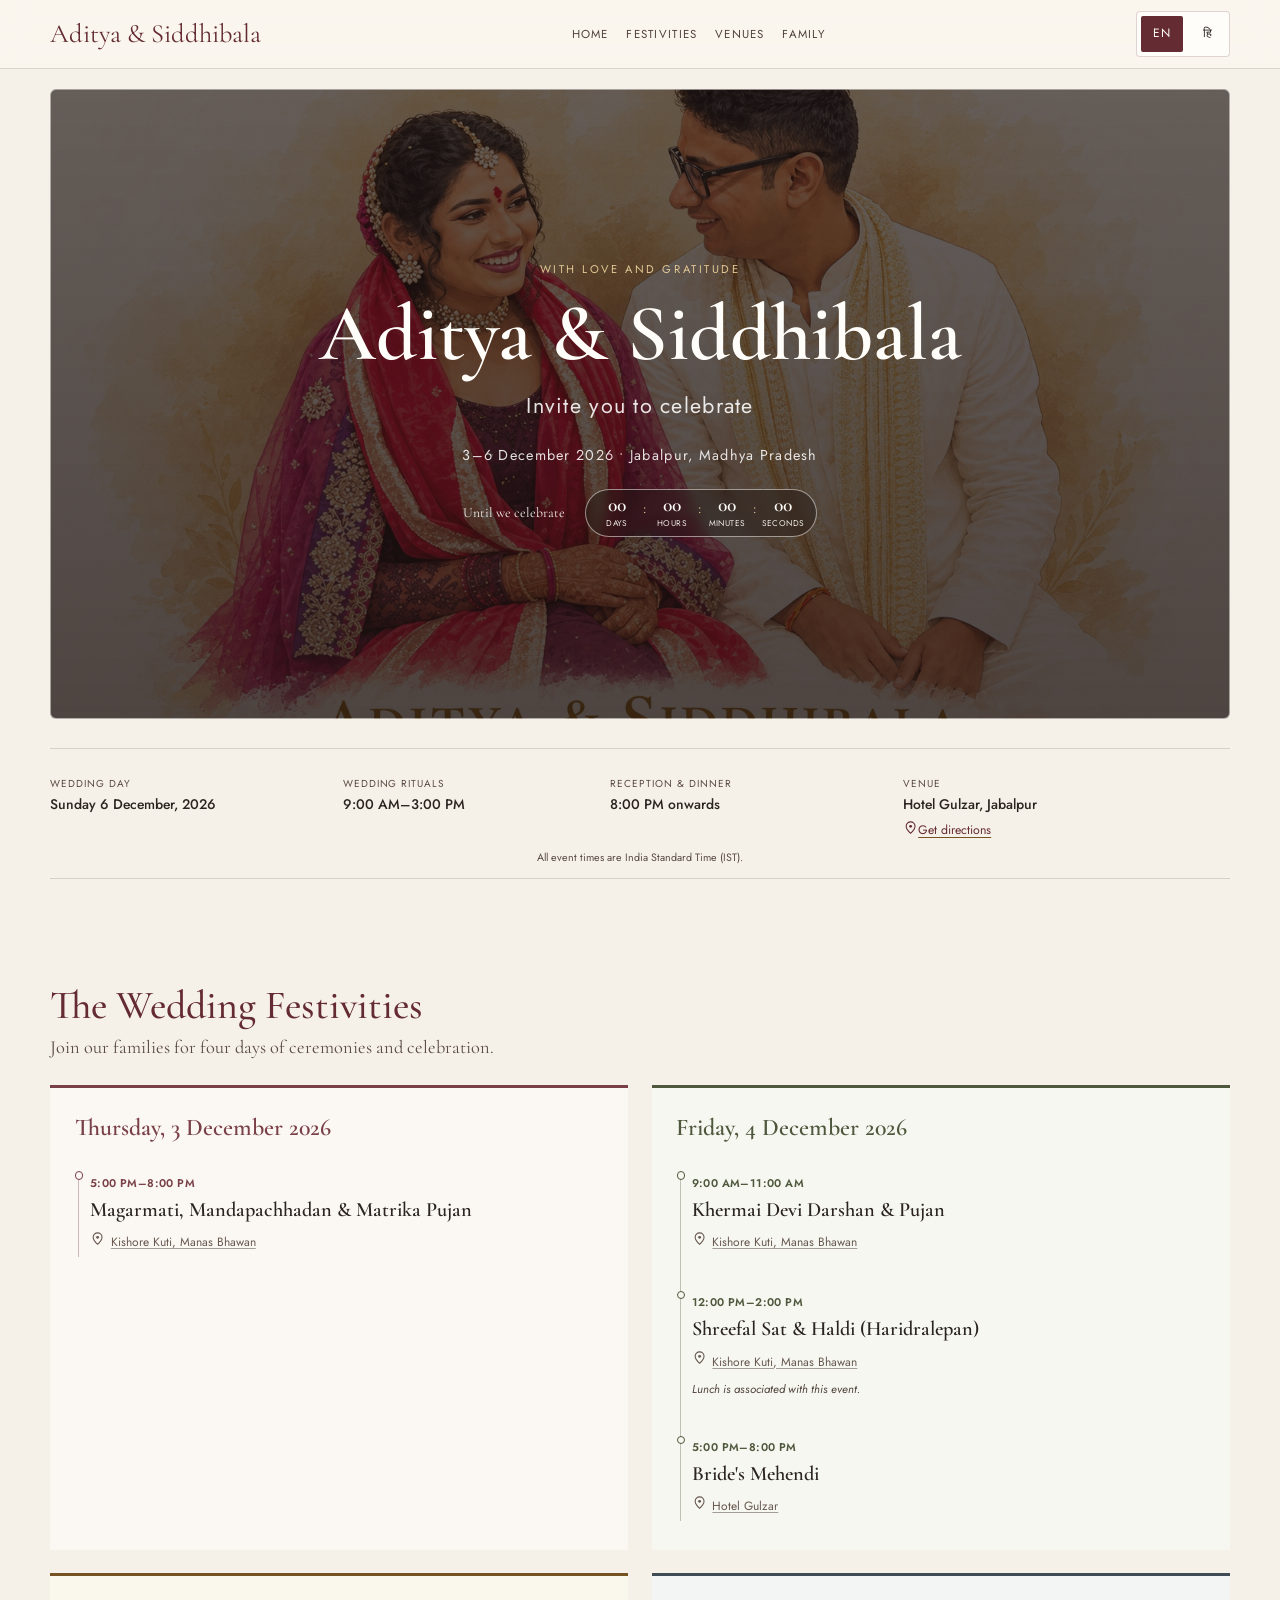
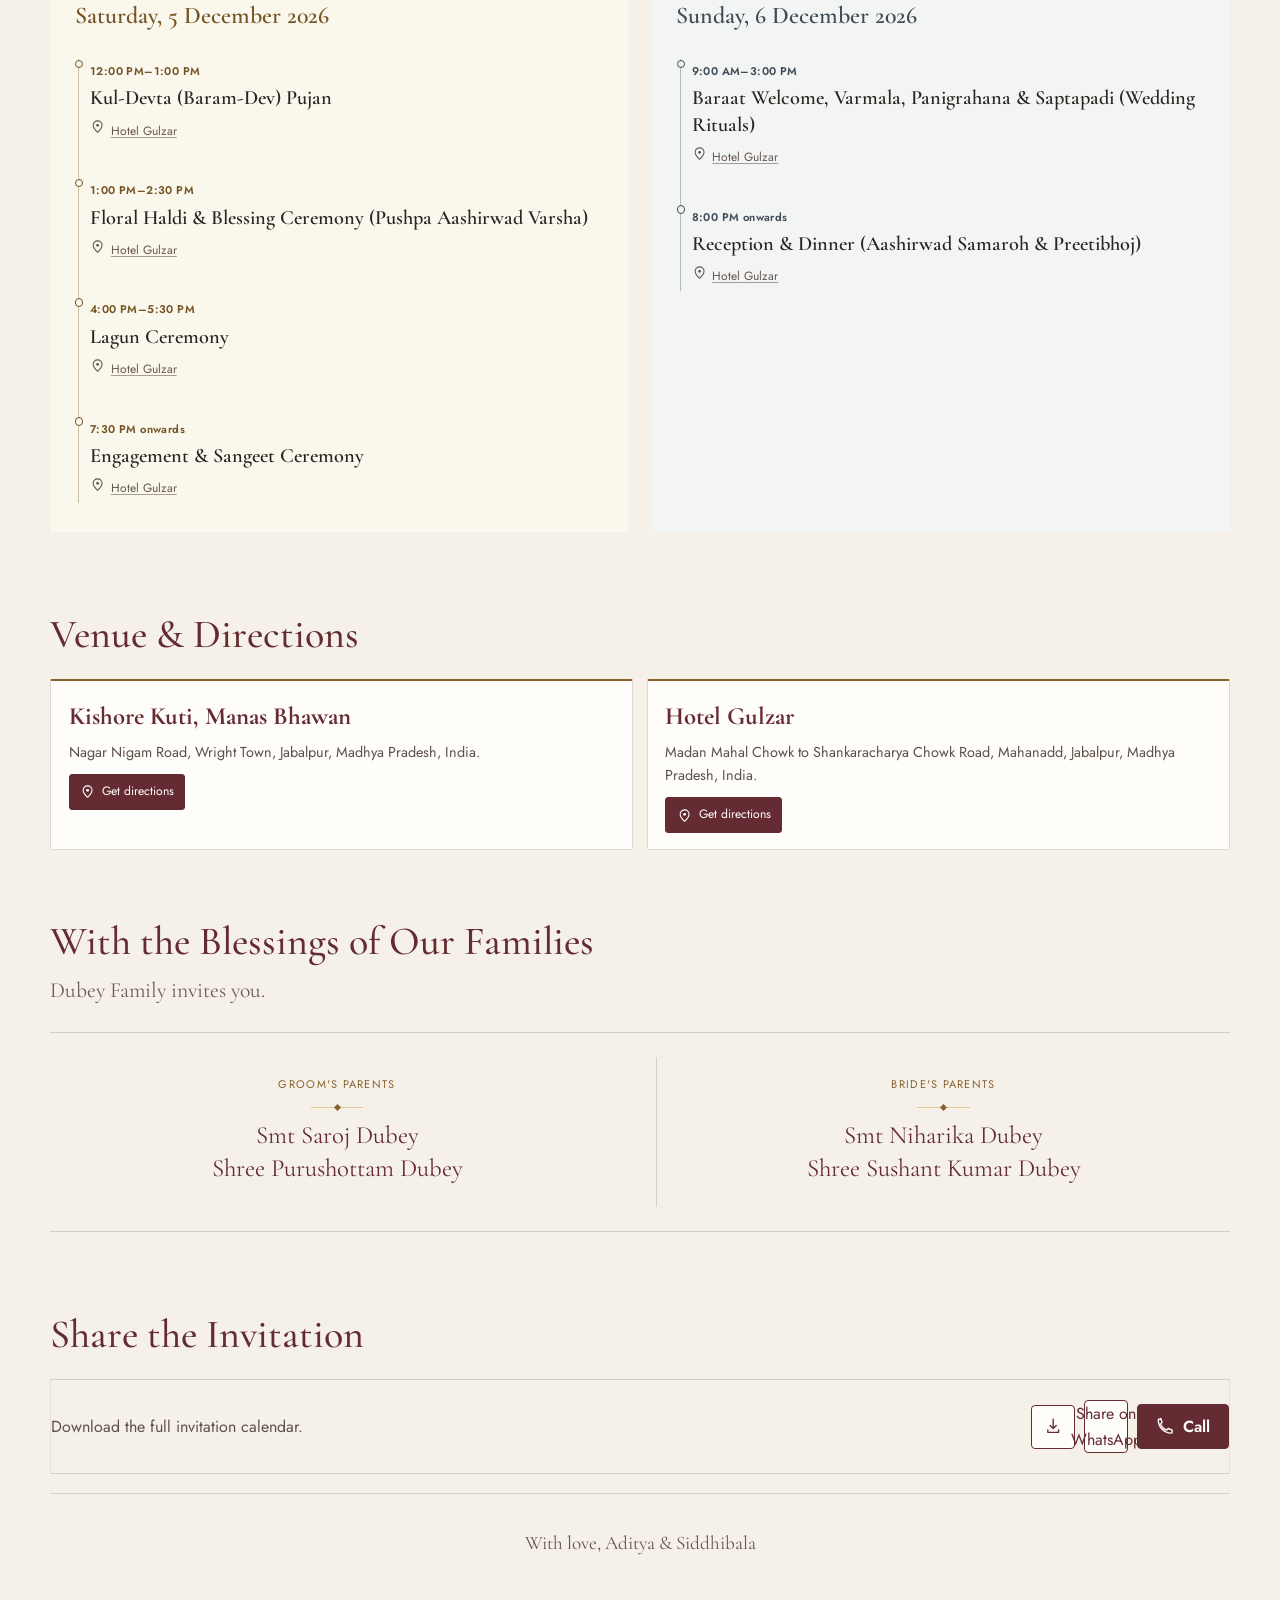
==== commit 3bfa38a9: "Consolidate venue and contact actions Co-authored-by: Copilot <223556219+Copilot@users.noreply.githu" ====
--- a/index.html
+++ b/index.html
@@ -115,12 +115,33 @@
           <h2 class="section-heading" id="shareTitle">Share the Invitation</h2>
           <div class="share-wrap">
             <p id="downloadCalendarCaption">Download the complete invitation calendar and share the celebration with your loved ones.</p>
-            <div class="venue-links">
-              <button class="button-link" id="downloadCalendar" type="button">Download calendar</button>
-              <button class="button-link button-link-light" id="whatsappShare" type="button">Share on WhatsApp</button>
+            <div class="action-group" aria-label="Invitation actions">
+              <button class="action-button action-button-icon" id="downloadCalendar" type="button">
+                <svg class="action-icon" viewBox="0 0 24 24" aria-hidden="true" focusable="false"><path d="M12 3v12m0 0 4-4m-4 4-4-4M5 17v3h14v-3"></path></svg>
+                <span class="sr-only" id="downloadCalendarLabel">Download calendar</span>
+              </button>
+              <button class="action-button action-button-icon" id="whatsappShare" type="button">
+                <svg class="action-icon" viewBox="0 0 24 24" aria-hidden="true" focusable="false"><path d="M20 11.5a8 8 0 0 1-11.8 7L4 20l1.5-4A8 8 0 1 1 20 11.5Z"></path><path d="M9 9.2c.2 1.6 1.7 3.1 3.3 3.6l1.2-.9 1.7.8c-.2 1-1 1.5-2 1.5-2.8-.1-5.3-2.6-5.4-5.4 0-1 .5-1.8 1.5-2l.8 1.7-.9.7Z"></path></svg>
+                <span class="sr-only" id="whatsappShareLabel">Share on WhatsApp</span>
+              </button>
+              <button class="action-button action-button-call" id="openContacts" type="button" aria-haspopup="dialog" aria-controls="contactDialog">
+                <svg class="action-icon" viewBox="0 0 24 24" aria-hidden="true" focusable="false"><path d="M7 3H4a1 1 0 0 0-1 1c0 9.4 7.6 17 17 17a1 1 0 0 0 1-1v-3l-5-2-2 2a14 14 0 0 1-8-8l2-2-2-5Z"></path></svg>
+                <span id="callActionLabel">Call</span>
+              </button>
             </div>
           </div>
         </section>
+
+        <dialog class="contact-dialog" id="contactDialog" aria-labelledby="contactDialogTitle" aria-describedby="contactDialogDescription">
+          <div class="contact-dialog-header">
+            <div>
+              <h2 id="contactDialogTitle">Contact numbers</h2>
+              <p id="contactDialogDescription" class="sr-only">Contact numbers grouped by venue.</p>
+            </div>
+            <button class="contact-close" id="closeContacts" type="button" aria-label="Close contact panel" autofocus>&times;</button>
+          </div>
+          <div class="contact-groups" id="contactGroups"></div>
+        </dialog>
       </main>
 
       <footer class="site-footer">
--- a/styles.css
+++ b/styles.css
@@ -1228,3 +1228,175 @@
     animation: none;
   }
 }
+
+#venues {
+  padding-bottom: 0.5rem;
+}
+
+.venue-grid {
+  gap: 0.85rem;
+}
+
+.venue-card {
+  padding: 1rem 1.1rem;
+  border-top-width: 2px;
+  background: #fffdf9;
+}
+
+.venue-card h3 {
+  margin-bottom: 0.2rem;
+  font-size: 1.55rem;
+}
+
+.venue-card p {
+  margin: 0.25rem 0 0;
+}
+
+.venue-links {
+  margin-top: 0.65rem;
+}
+
+.venue-links .button-link {
+  min-height: 36px;
+  padding: 0.4rem 0.65rem;
+}
+
+.action-group {
+  display: flex;
+  flex: 0 0 auto;
+  align-items: center;
+  gap: 0.55rem;
+}
+
+.action-button {
+  display: inline-flex;
+  min-width: 44px;
+  min-height: 44px;
+  align-items: center;
+  justify-content: center;
+  gap: 0.55rem;
+  border: 1px solid var(--maroon);
+  border-radius: 4px;
+  background: #fffdf9;
+  color: var(--maroon);
+  cursor: pointer;
+}
+
+.action-button-icon {
+  width: 44px;
+  padding: 0;
+}
+
+.action-button-call {
+  min-width: 92px;
+  padding: 0.55rem 1rem;
+  background: var(--maroon);
+  color: var(--pearl);
+  font-weight: 600;
+}
+
+.action-button:hover {
+  background: #4d2027;
+  color: var(--pearl);
+}
+
+.action-icon {
+  width: 1.15rem;
+  height: 1.15rem;
+  fill: none;
+  stroke: currentColor;
+  stroke-linecap: round;
+  stroke-linejoin: round;
+  stroke-width: 1.8;
+}
+
+.contact-dialog {
+  width: min(30rem, calc(100% - 2rem));
+  max-height: min(80vh, 38rem);
+  overflow: auto;
+  padding: 1.35rem;
+  border: 1px solid var(--line);
+  border-radius: 8px;
+  background: #fffdf9;
+  color: var(--ink);
+  box-shadow: 0 20px 70px rgba(35, 24, 21, 0.24);
+}
+
+.contact-dialog::backdrop {
+  background: rgba(35, 24, 21, 0.48);
+}
+
+.contact-dialog-header {
+  display: flex;
+  align-items: flex-start;
+  justify-content: space-between;
+  gap: 1rem;
+  padding-bottom: 0.8rem;
+  border-bottom: 1px solid var(--line);
+}
+
+.contact-dialog-header h2 {
+  margin: 0;
+  color: var(--maroon);
+  font-family: 'Cormorant Garamond', Georgia, serif;
+  font-size: 1.8rem;
+  line-height: 1.15;
+}
+
+.contact-close {
+  display: grid;
+  width: 44px;
+  height: 44px;
+  flex: 0 0 auto;
+  place-items: center;
+  border: 1px solid var(--line);
+  border-radius: 4px;
+  background: transparent;
+  color: var(--maroon);
+  cursor: pointer;
+  font-size: 1.6rem;
+  line-height: 1;
+}
+
+.contact-groups {
+  display: grid;
+  gap: 1rem;
+  padding-top: 0.95rem;
+}
+
+.contact-group h3 {
+  margin: 0 0 0.35rem;
+  color: var(--maroon);
+  font-size: 0.95rem;
+}
+
+.contact-group ul {
+  display: grid;
+  gap: 0.25rem;
+  margin: 0;
+  padding: 0;
+  list-style: none;
+}
+
+.contact-group a {
+  display: inline-flex;
+  min-height: 40px;
+  align-items: center;
+  color: #4d2027;
+  text-decoration: underline;
+  text-underline-offset: 3px;
+}
+
+@media (max-width: 760px) {
+  .share-wrap {
+    align-items: center;
+    flex-direction: column;
+    text-align: center;
+  }
+
+  .action-group {
+    width: 100%;
+    justify-content: center;
+    gap: 0.45rem;
+  }
+}
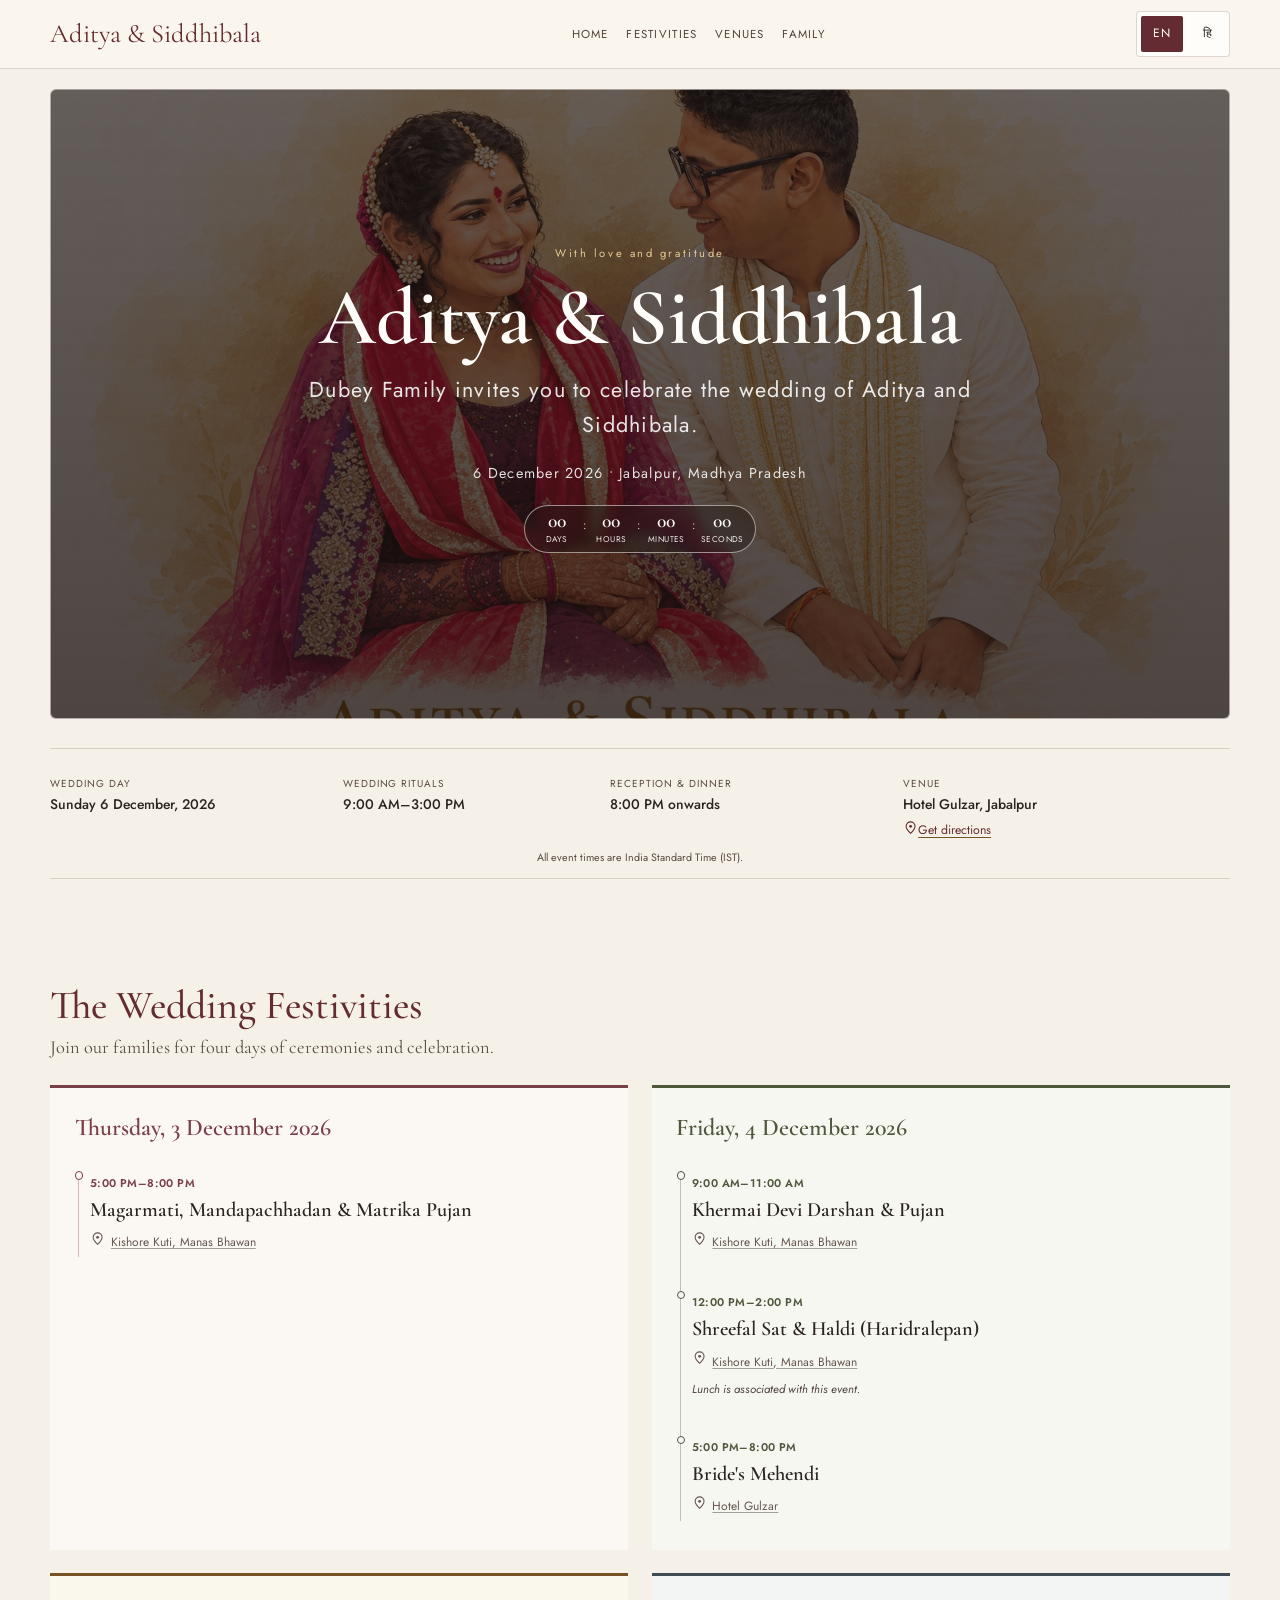
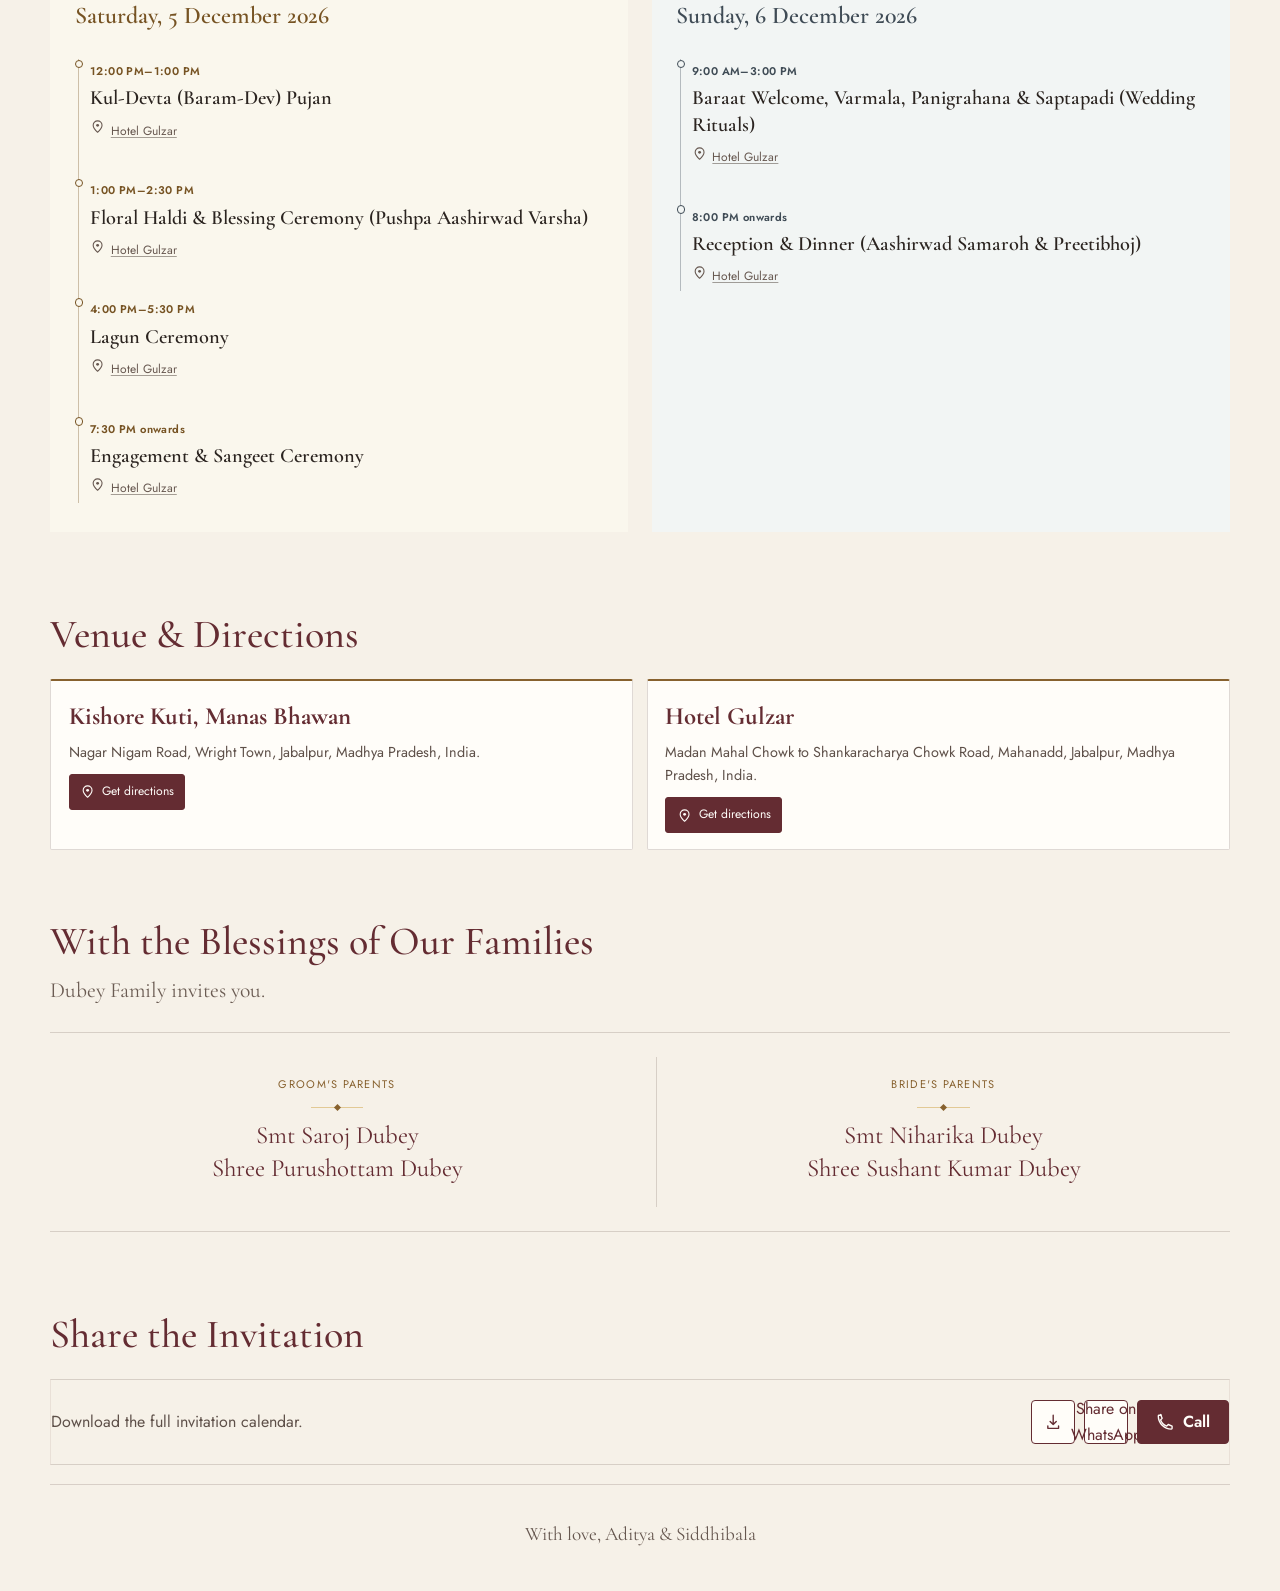
==== commit 3480279f: "Correct invitation landing and action layout Co-authored-by: Copilot <223556219+Copilot@users.norepl" ====
--- a/index.html
+++ b/index.html
@@ -7,7 +7,7 @@
     <meta name="description" content="Wedding invitation for Aditya & Siddhibala" />
 
     <meta property="og:title" content="Aditya & Siddhibala — Wedding Invitation" />
-    <meta property="og:description" content="You are warmly invited to celebrate our wedding on 3–6 December 2026." />
+    <meta property="og:description" content="You are warmly invited to celebrate our wedding on 6 December 2026." />
     <meta property="og:image" content="https://adityadubey1313-oss.github.io/adisiddhi/preview.jpg" />
     <meta property="og:type" content="website" />
     <meta property="og:url" content="https://adityadubey1313-oss.github.io/adisiddhi/" />
@@ -48,10 +48,9 @@
               <div class="content">
                 <p class="intro-tag" id="introTag">With love and gratitude</p>
                 <h1 class="hero-title" id="introName">Aditya &amp; Siddhibala</h1>
-                <p class="hero-subtitle" id="introInvite">Invite you to celebrate</p>
-                <div class="hero-date" id="introDate">3–6 December 2026 • Jabalpur, Madhya Pradesh</div>
+                <p class="hero-subtitle" id="introInvite">Dubey Family invites you to celebrate the wedding of Aditya and Siddhibala.</p>
+                <div class="hero-date" id="introDate">6 December 2026 • Jabalpur, Madhya Pradesh</div>
                 <div class="countdown-block hero-countdown">
-                  <p class="countdown-heading" id="countdownHeading">Until we celebrate</p>
                   <div class="countdown-row" id="countdown" role="timer" aria-label="Countdown to the wedding">
                     <div class="countdown-unit"><strong id="daysValue">00</strong><span id="daysLabel">Days</span></div>
                     <span class="countdown-separator" aria-hidden="true">:</span>
@@ -116,11 +115,11 @@
           <div class="share-wrap">
             <p id="downloadCalendarCaption">Download the complete invitation calendar and share the celebration with your loved ones.</p>
             <div class="action-group" aria-label="Invitation actions">
-              <button class="action-button action-button-icon" id="downloadCalendar" type="button">
+              <button class="action-button action-button-icon" id="downloadCalendar" type="button" aria-label="Download calendar">
                 <svg class="action-icon" viewBox="0 0 24 24" aria-hidden="true" focusable="false"><path d="M12 3v12m0 0 4-4m-4 4-4-4M5 17v3h14v-3"></path></svg>
                 <span class="sr-only" id="downloadCalendarLabel">Download calendar</span>
               </button>
-              <button class="action-button action-button-icon" id="whatsappShare" type="button">
+              <button class="action-button action-button-icon" id="whatsappShare" type="button" aria-label="Share on WhatsApp">
                 <svg class="action-icon" viewBox="0 0 24 24" aria-hidden="true" focusable="false"><path d="M20 11.5a8 8 0 0 1-11.8 7L4 20l1.5-4A8 8 0 1 1 20 11.5Z"></path><path d="M9 9.2c.2 1.6 1.7 3.1 3.3 3.6l1.2-.9 1.7.8c-.2 1-1 1.5-2 1.5-2.8-.1-5.3-2.6-5.4-5.4 0-1 .5-1.8 1.5-2l.8 1.7-.9.7Z"></path></svg>
                 <span class="sr-only" id="whatsappShareLabel">Share on WhatsApp</span>
               </button>
--- a/styles.css
+++ b/styles.css
@@ -520,21 +520,20 @@
   font-size: 0.9rem;
 }
 
+.hero-artwork .intro-tag {
+  text-transform: none;
+}
+
 .hero-countdown {
-  display: grid;
-  justify-items: center;
-  gap: 0.45rem;
-  margin-top: 1.15rem;
-}
-
-.hero-countdown .countdown-heading {
-  color: rgba(255, 253, 249, 0.94);
-  font-size: 0.86rem;
+  display: flex;
+  justify-content: center;
+  margin-top: 1rem;
 }
 
 .hero-countdown .countdown-row {
   width: max-content;
   max-width: 100%;
+  flex-wrap: nowrap;
   gap: 0.35rem;
   padding: 0.35rem 0.7rem;
   border: 1px solid rgba(255, 253, 249, 0.52);
@@ -1270,8 +1269,10 @@
 
 .action-button {
   display: inline-flex;
+  height: 44px;
   min-width: 44px;
   min-height: 44px;
+  flex: 0 0 auto;
   align-items: center;
   justify-content: center;
   gap: 0.55rem;
@@ -1284,6 +1285,7 @@
 
 .action-button-icon {
   width: 44px;
+  height: 44px;
   padding: 0;
 }
 
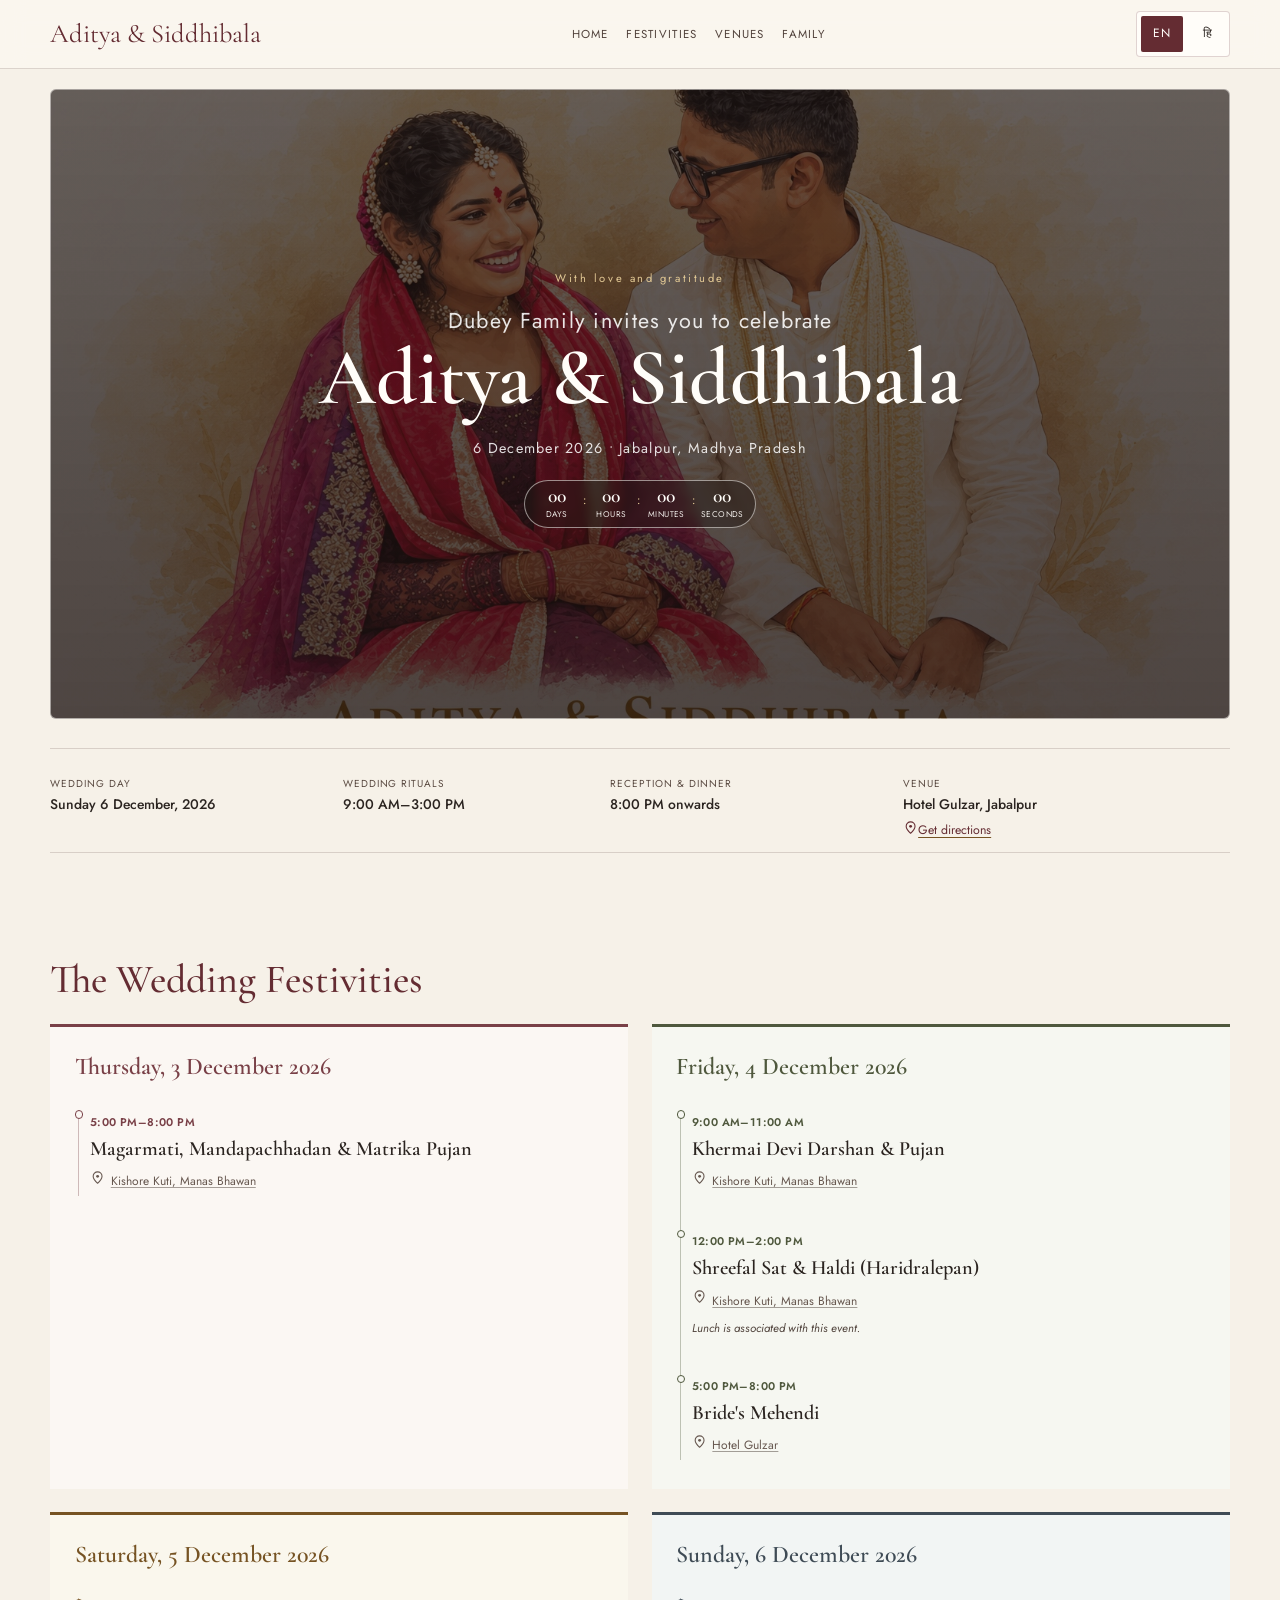
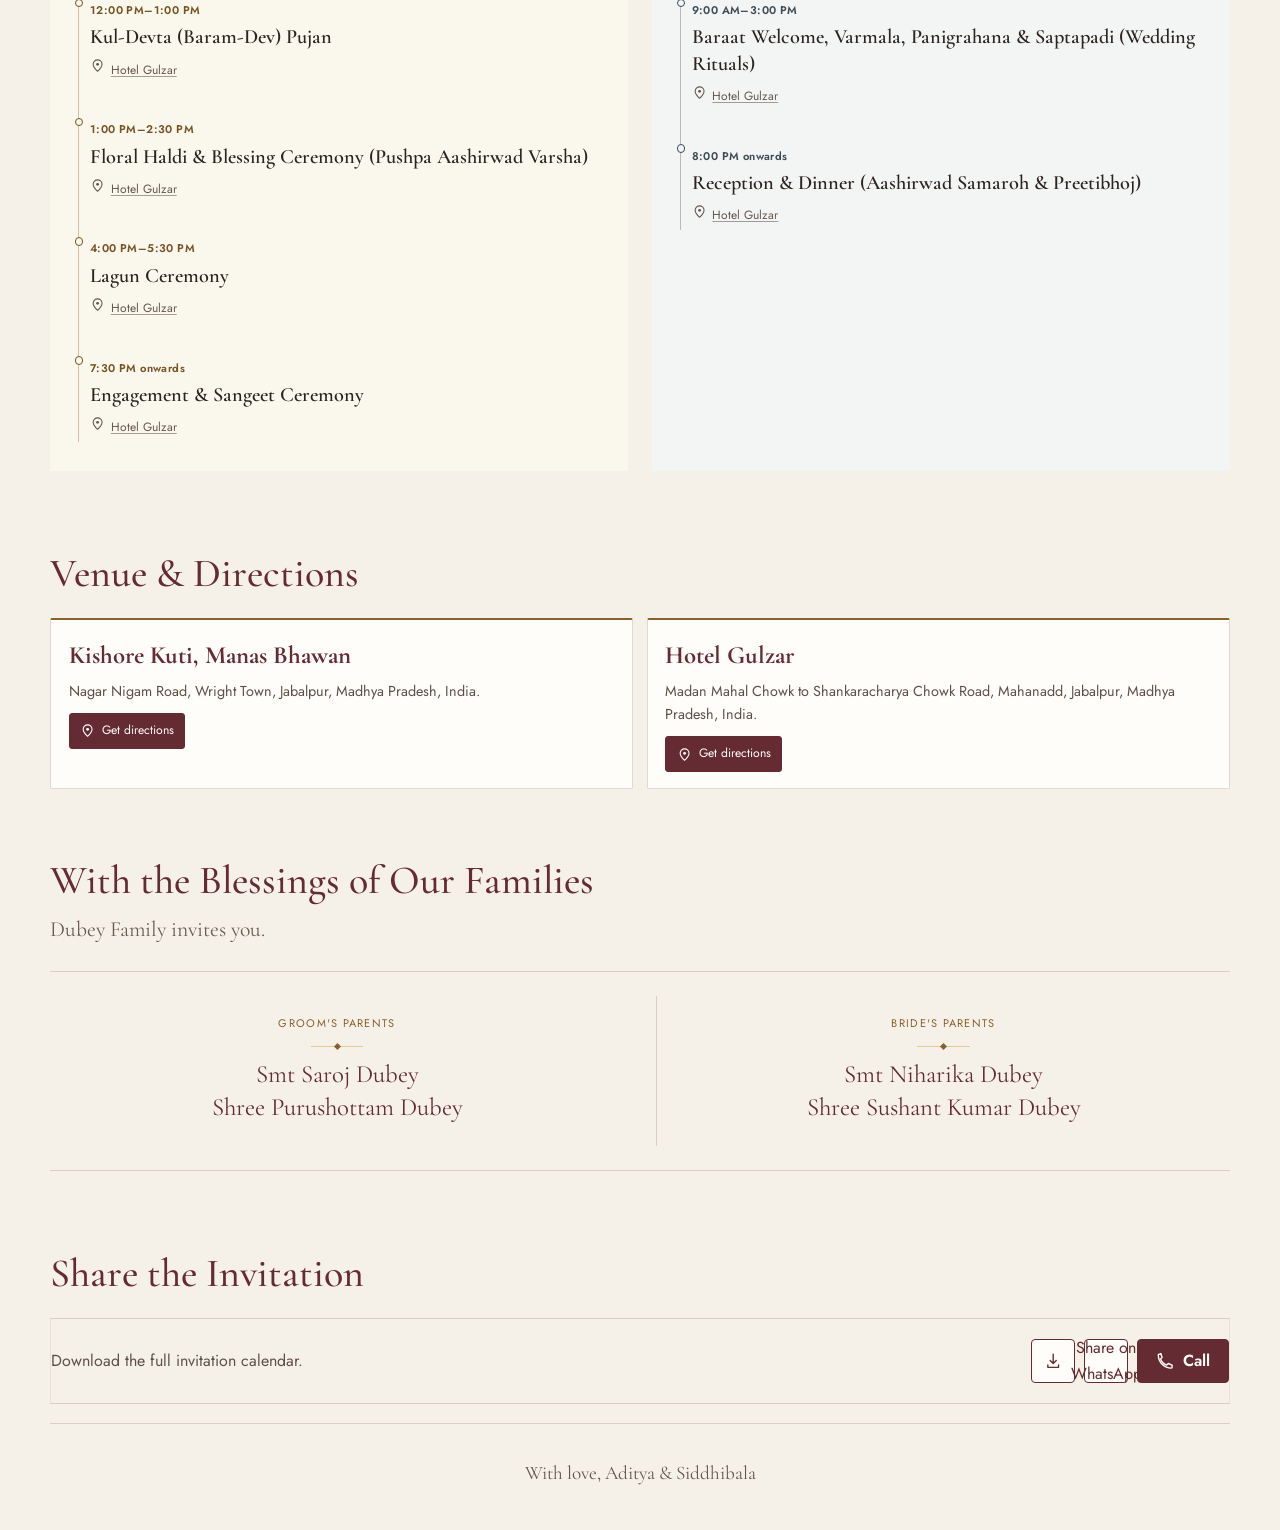
==== commit f1b47df3: "Refine invitation copy and WhatsApp button Co-authored-by: Copilot <223556219+Copilot@users.noreply." ====
--- a/index.html
+++ b/index.html
@@ -47,8 +47,8 @@
             <div class="hero-artwork">
               <div class="content">
                 <p class="intro-tag" id="introTag">With love and gratitude</p>
+                <p class="hero-subtitle" id="introInvite">Dubey Family invites you to celebrate</p>
                 <h1 class="hero-title" id="introName">Aditya &amp; Siddhibala</h1>
-                <p class="hero-subtitle" id="introInvite">Dubey Family invites you to celebrate the wedding of Aditya and Siddhibala.</p>
                 <div class="hero-date" id="introDate">6 December 2026 • Jabalpur, Madhya Pradesh</div>
                 <div class="countdown-block hero-countdown">
                   <div class="countdown-row" id="countdown" role="timer" aria-label="Countdown to the wedding">
@@ -87,14 +87,12 @@
                 <a class="text-link directions-link" id="mainDirections" target="_blank" rel="noopener noreferrer">Get directions</a>
               </div>
             </div>
-            <p class="timezone-note" id="timezoneNote">All event times are India Standard Time (IST).</p>
           </div>
         </section>
 
         <section class="section" id="schedule">
           <div class="section-heading-group">
             <h2 class="section-heading" id="scheduleTitle">The Wedding Festivities</h2>
-            <p class="section-intro" id="scheduleIntro">Join our families for four days of ceremonies and celebration.</p>
           </div>
           <div class="schedule-list" id="scheduleList"></div>
         </section>
@@ -120,8 +118,7 @@
                 <span class="sr-only" id="downloadCalendarLabel">Download calendar</span>
               </button>
               <button class="action-button action-button-icon" id="whatsappShare" type="button" aria-label="Share on WhatsApp">
-                <svg class="action-icon" viewBox="0 0 24 24" aria-hidden="true" focusable="false"><path d="M20 11.5a8 8 0 0 1-11.8 7L4 20l1.5-4A8 8 0 1 1 20 11.5Z"></path><path d="M9 9.2c.2 1.6 1.7 3.1 3.3 3.6l1.2-.9 1.7.8c-.2 1-1 1.5-2 1.5-2.8-.1-5.3-2.6-5.4-5.4 0-1 .5-1.8 1.5-2l.8 1.7-.9.7Z"></path></svg>
-                <span class="sr-only" id="whatsappShareLabel">Share on WhatsApp</span>
+                <img class="whatsapp-logo" src="whatsapp-logo.png" alt="" aria-hidden="true" />
               </button>
               <button class="action-button action-button-call" id="openContacts" type="button" aria-haspopup="dialog" aria-controls="contactDialog">
                 <svg class="action-icon" viewBox="0 0 24 24" aria-hidden="true" focusable="false"><path d="M7 3H4a1 1 0 0 0-1 1c0 9.4 7.6 17 17 17a1 1 0 0 0 1-1v-3l-5-2-2 2a14 14 0 0 1-8-8l2-2-2-5Z"></path></svg>
--- a/styles.css
+++ b/styles.css
@@ -1074,7 +1074,8 @@
   }
 
   .hero-title {
-    font-size: 3.2rem;
+    font-size: clamp(1.7rem, 8vw, 3.1rem);
+    white-space: nowrap;
   }
 
   .hero-countdown {
@@ -1312,6 +1313,13 @@
   stroke-width: 1.8;
 }
 
+.whatsapp-logo {
+  display: block;
+  width: 1.55rem;
+  height: 1.55rem;
+  object-fit: contain;
+}
+
 .contact-dialog {
   width: min(30rem, calc(100% - 2rem));
   max-height: min(80vh, 38rem);
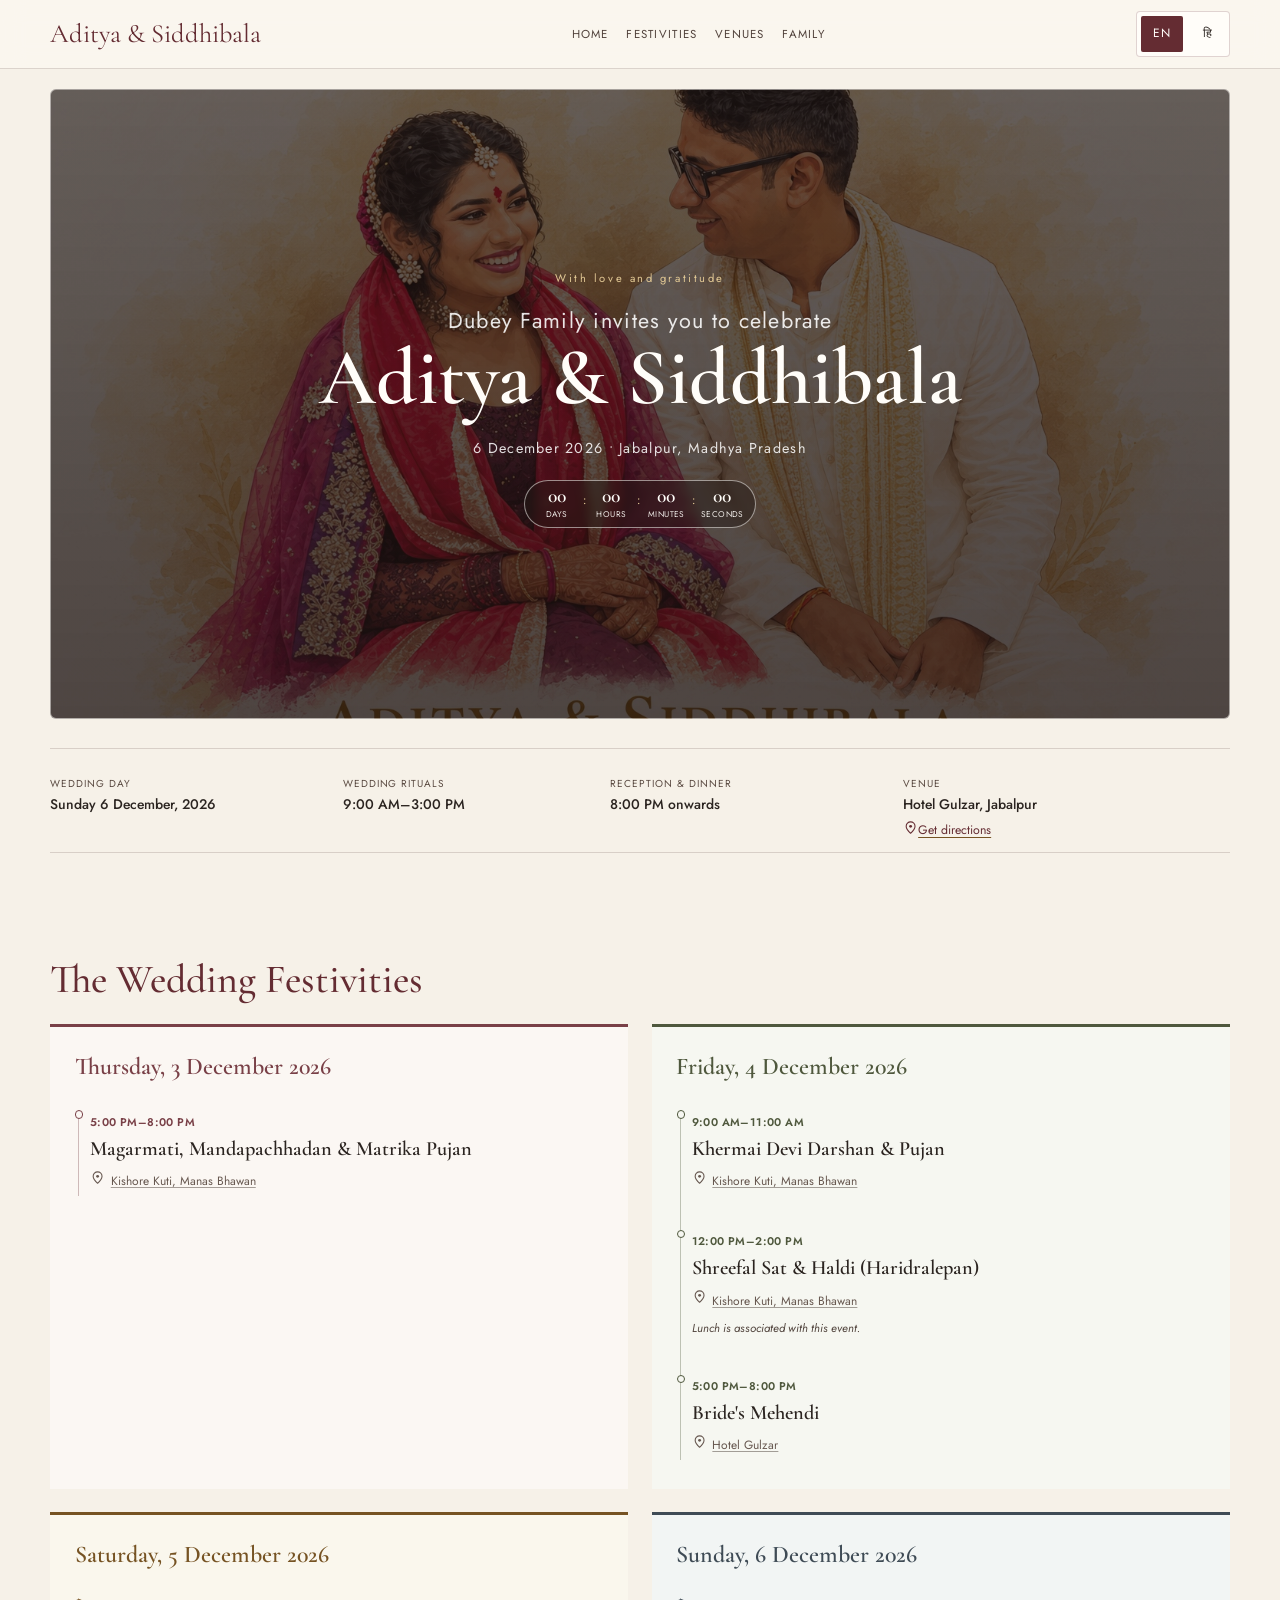
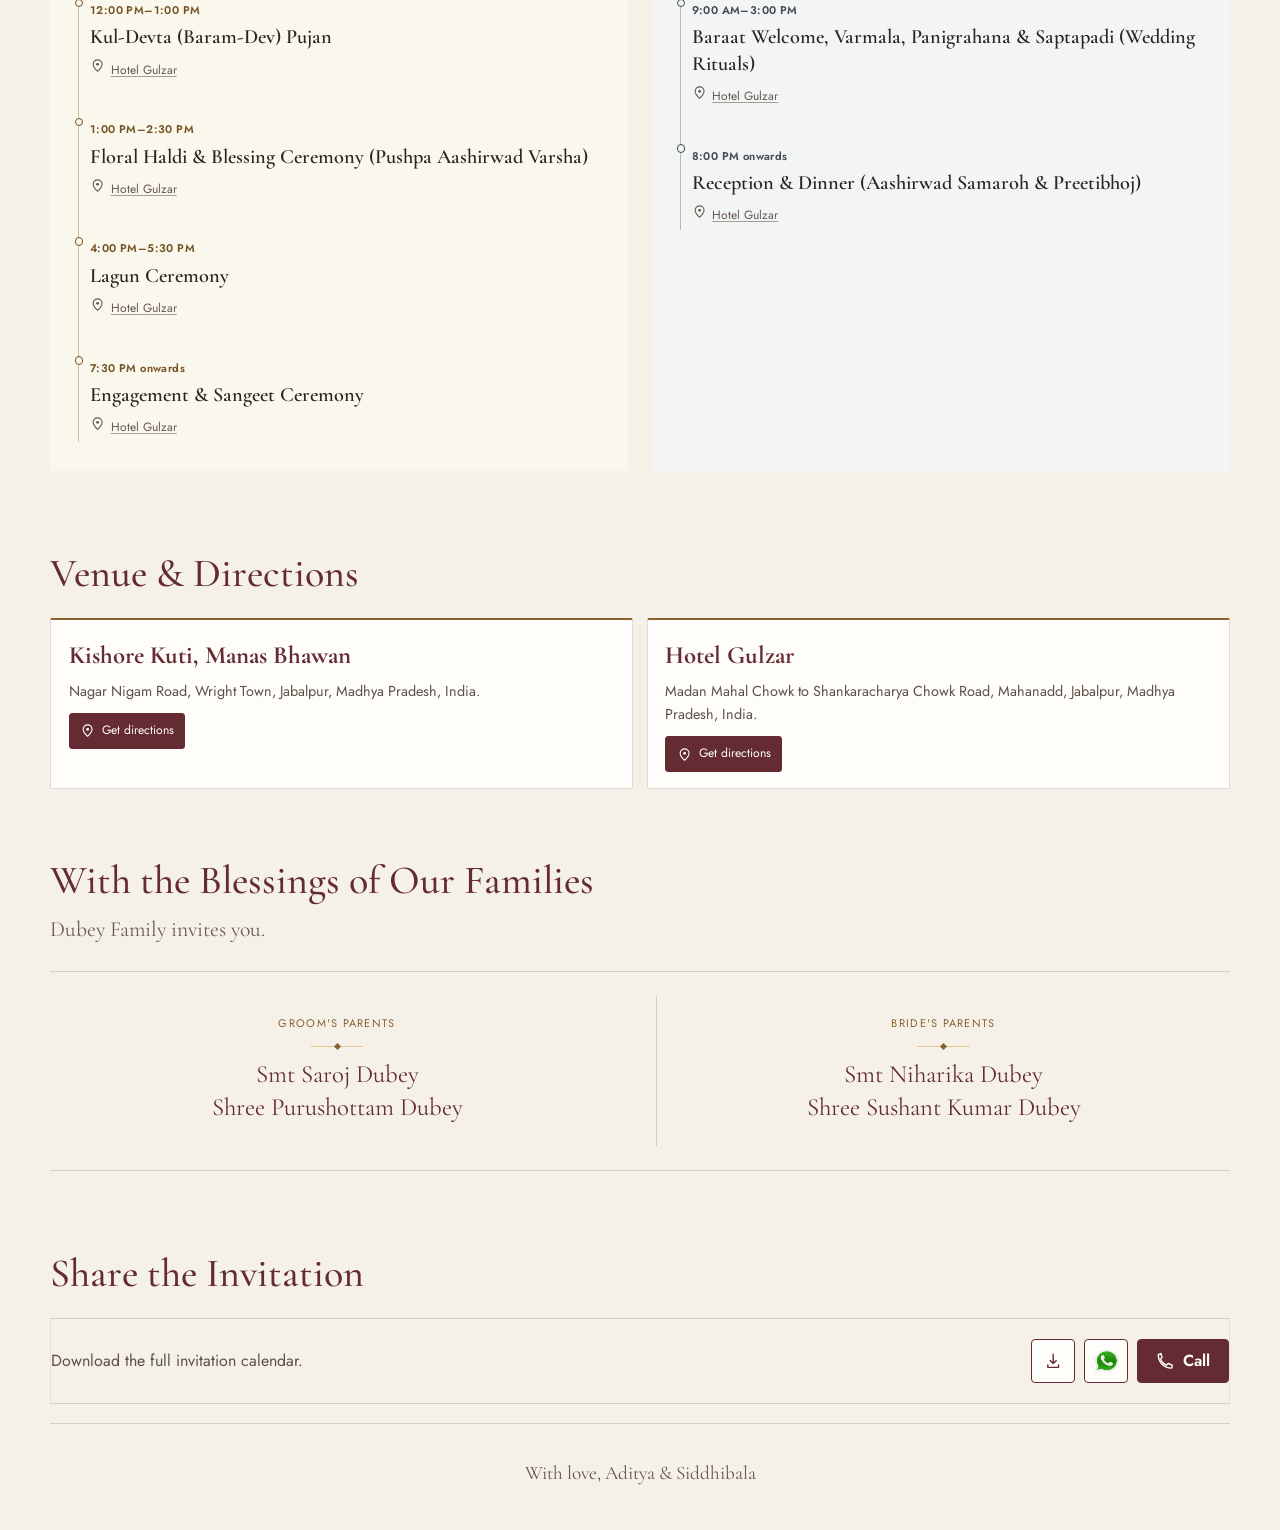
==== commit ccf42be5: "Refresh published invitation scripts Co-authored-by: Copilot <223556219+Copilot@users.noreply.github" ====
--- a/index.html
+++ b/index.html
@@ -145,7 +145,7 @@
       </footer>
     </div>
 
-    <script src="invitation-data.js"></script>
-    <script src="app.js"></script>
+    <script src="invitation-data.js?v=d414273"></script>
+    <script src="app.js?v=d414273"></script>
   </body>
 </html>
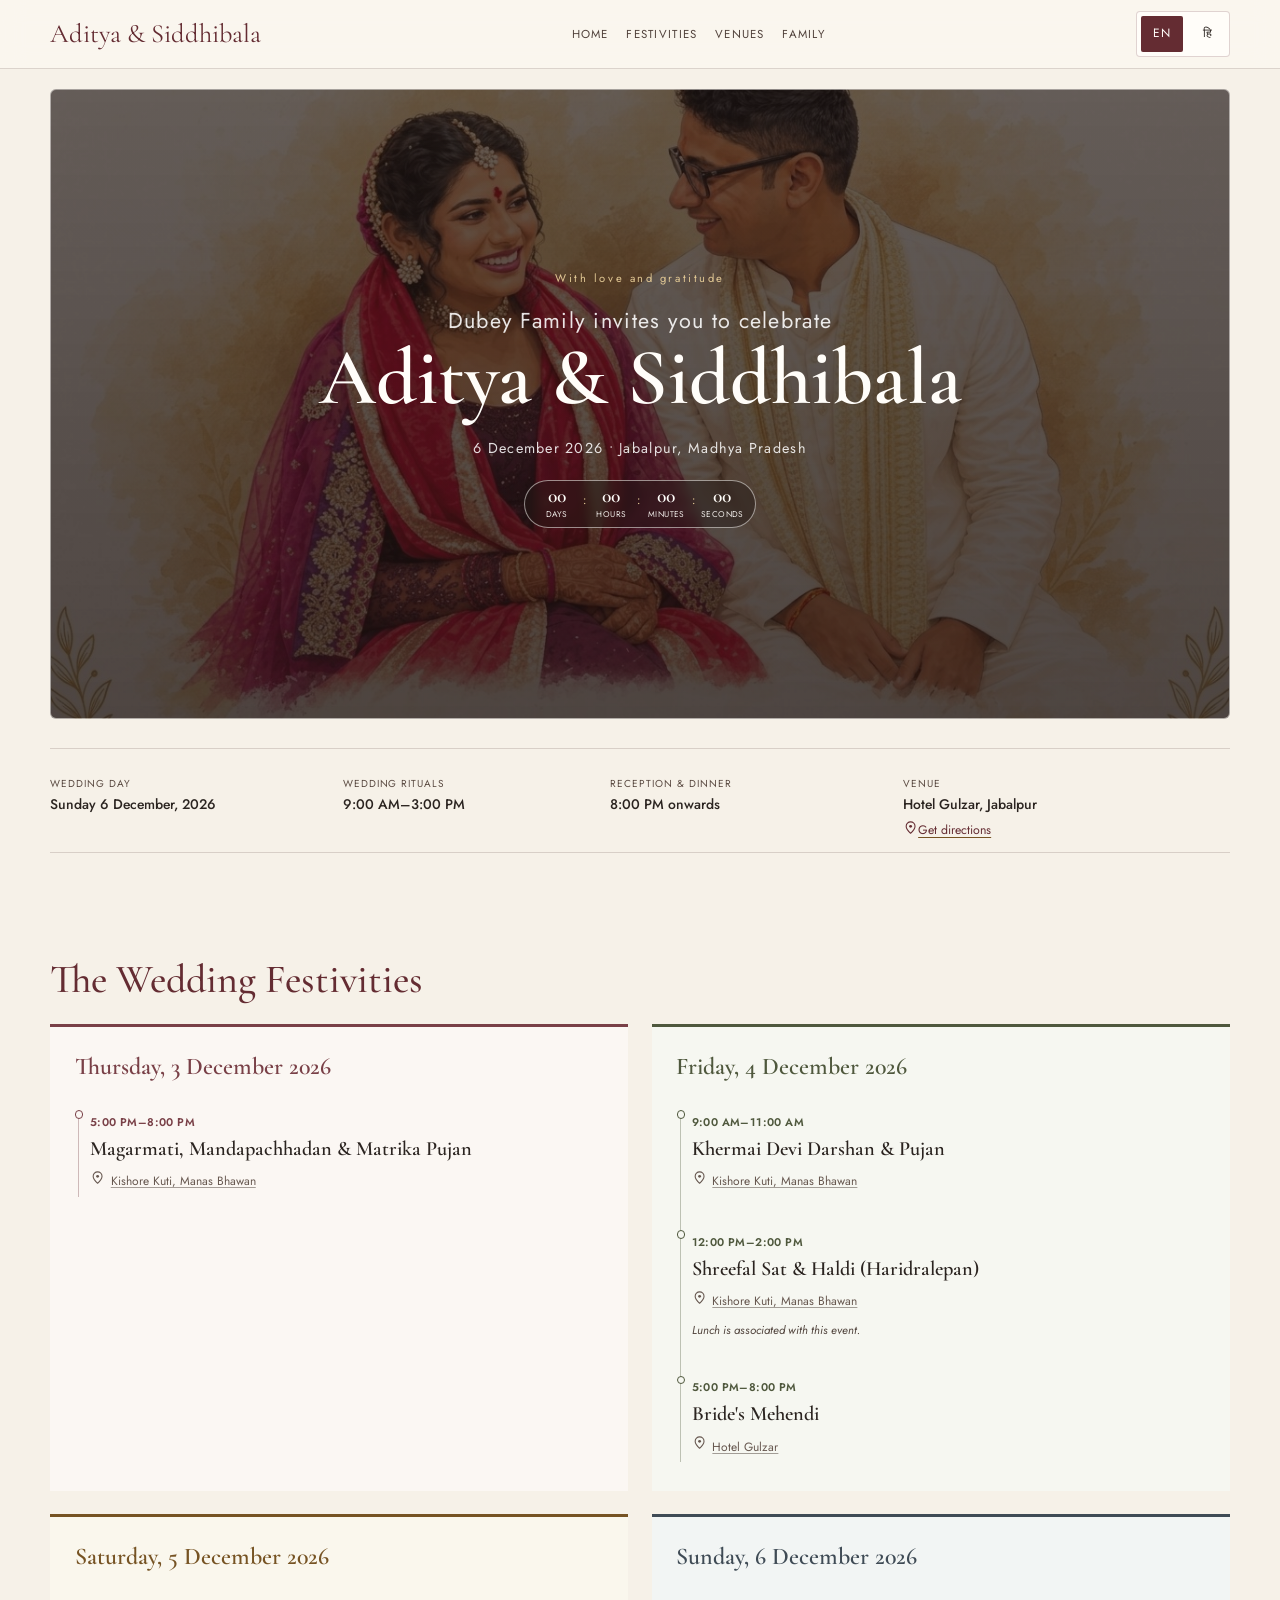
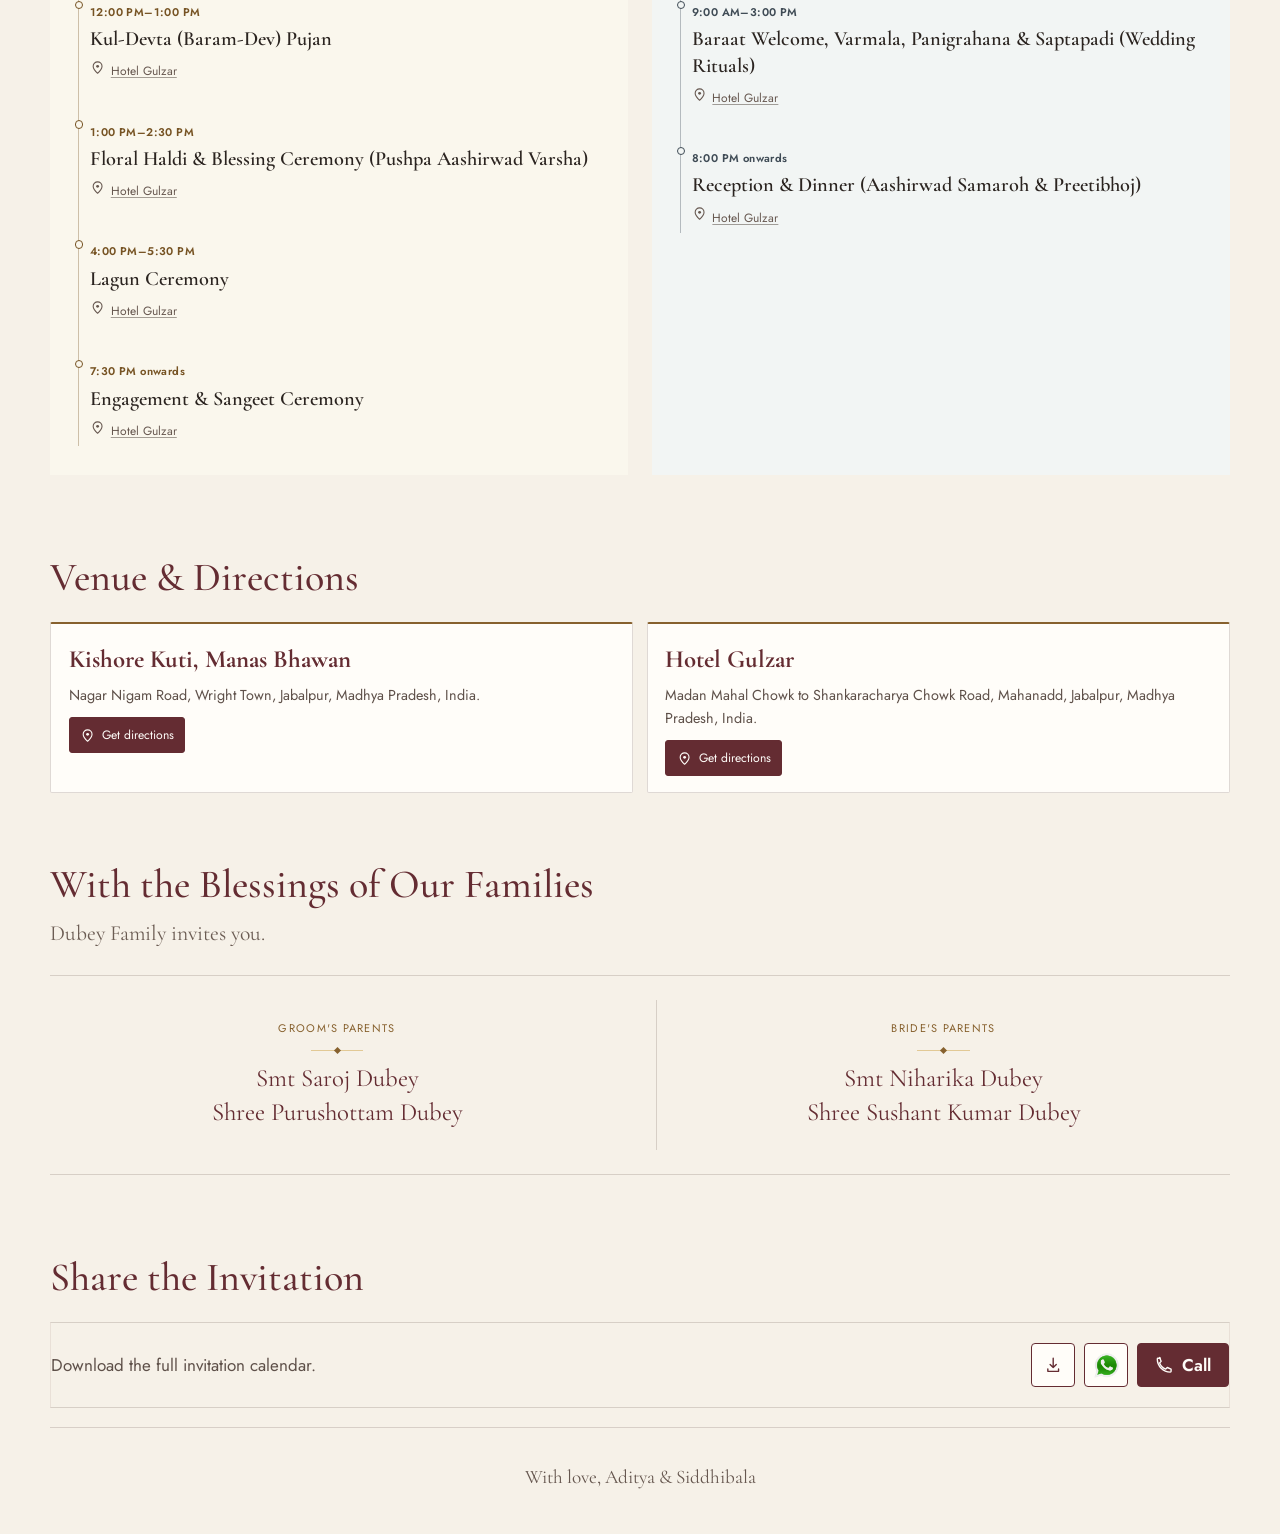
==== commit 37f6921e: "Repair four wedding invitation versions" ====
--- a/index.html
+++ b/index.html
@@ -3,16 +3,16 @@
   <head>
     <meta charset="UTF-8" />
     <meta name="viewport" content="width=device-width, initial-scale=1.0" />
-    <title>Aditya & Siddhibala | Wedding Invitation</title>
-    <meta name="description" content="Wedding invitation for Aditya & Siddhibala" />
+    <title>Aditya & Siddhibala | Wedding Invitation _1</title>
+    <meta name="description" content="Wedding invitation for Aditya & Siddhibala — Project _1" />
 
-    <meta property="og:title" content="Aditya & Siddhibala — Wedding Invitation" />
+    <meta property="og:title" content="Aditya & Siddhibala — Wedding Invitation _1" />
     <meta property="og:description" content="You are warmly invited to celebrate our wedding on 6 December 2026." />
-    <meta property="og:image" content="https://adityadubey1313-oss.github.io/adisiddhi/preview.jpg" />
+    <meta property="og:image" content="https://adityadubey1313-oss.github.io/adisiddhi_1/preview.jpg" />
     <meta property="og:type" content="website" />
-    <meta property="og:url" content="https://adityadubey1313-oss.github.io/adisiddhi/" />
+    <meta property="og:url" content="https://adityadubey1313-oss.github.io/adisiddhi_1/" />
     <meta name="twitter:card" content="summary_large_image" />
-    <meta name="twitter:image" content="https://adityadubey1313-oss.github.io/adisiddhi/preview.jpg" />
+    <meta name="twitter:image" content="https://adityadubey1313-oss.github.io/adisiddhi_1/preview.jpg" />
 
     <link rel="preconnect" href="https://fonts.googleapis.com" />
     <link rel="preconnect" href="https://fonts.gstatic.com" crossorigin />
@@ -145,7 +145,7 @@
       </footer>
     </div>
 
-    <script src="invitation-data.js?v=d414273"></script>
+    <script src="invitation-data.js?v=20261010-hi-spellings-2"></script>
     <script src="app.js?v=d414273"></script>
   </body>
 </html>
--- a/styles.css
+++ b/styles.css
@@ -26,6 +26,7 @@
 
 body {
   margin: 0;
+  font-size: 17px;
   font-family: 'Jost', 'Segoe UI', sans-serif;
   background:
     radial-gradient(circle at top, rgba(255,255,255,0.72), rgba(245,236,227,0.7) 32%, rgba(241,227,214,0.86) 100%),
@@ -414,6 +415,7 @@
 body {
   background: var(--bg);
   color: var(--ink);
+  font-size: 17px;
   font-family: 'Jost', 'Segoe UI', sans-serif;
 }
 
